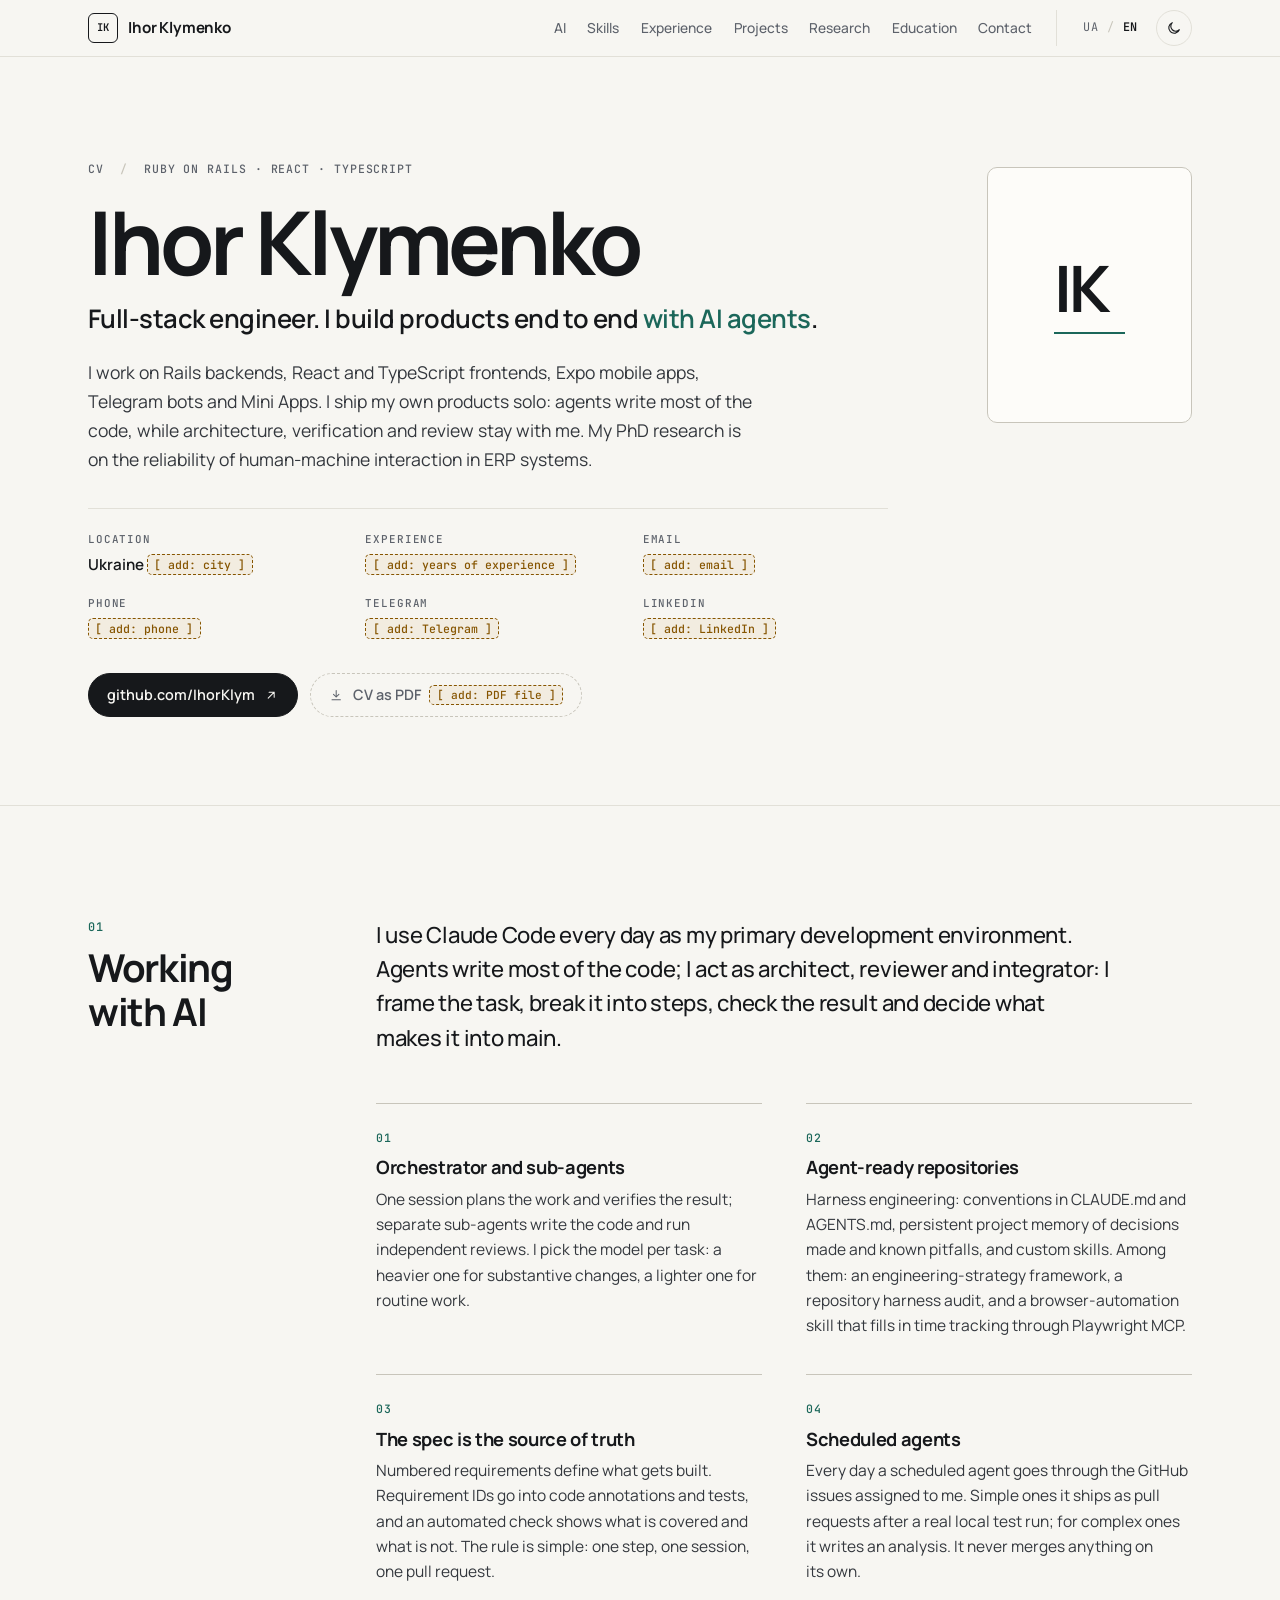
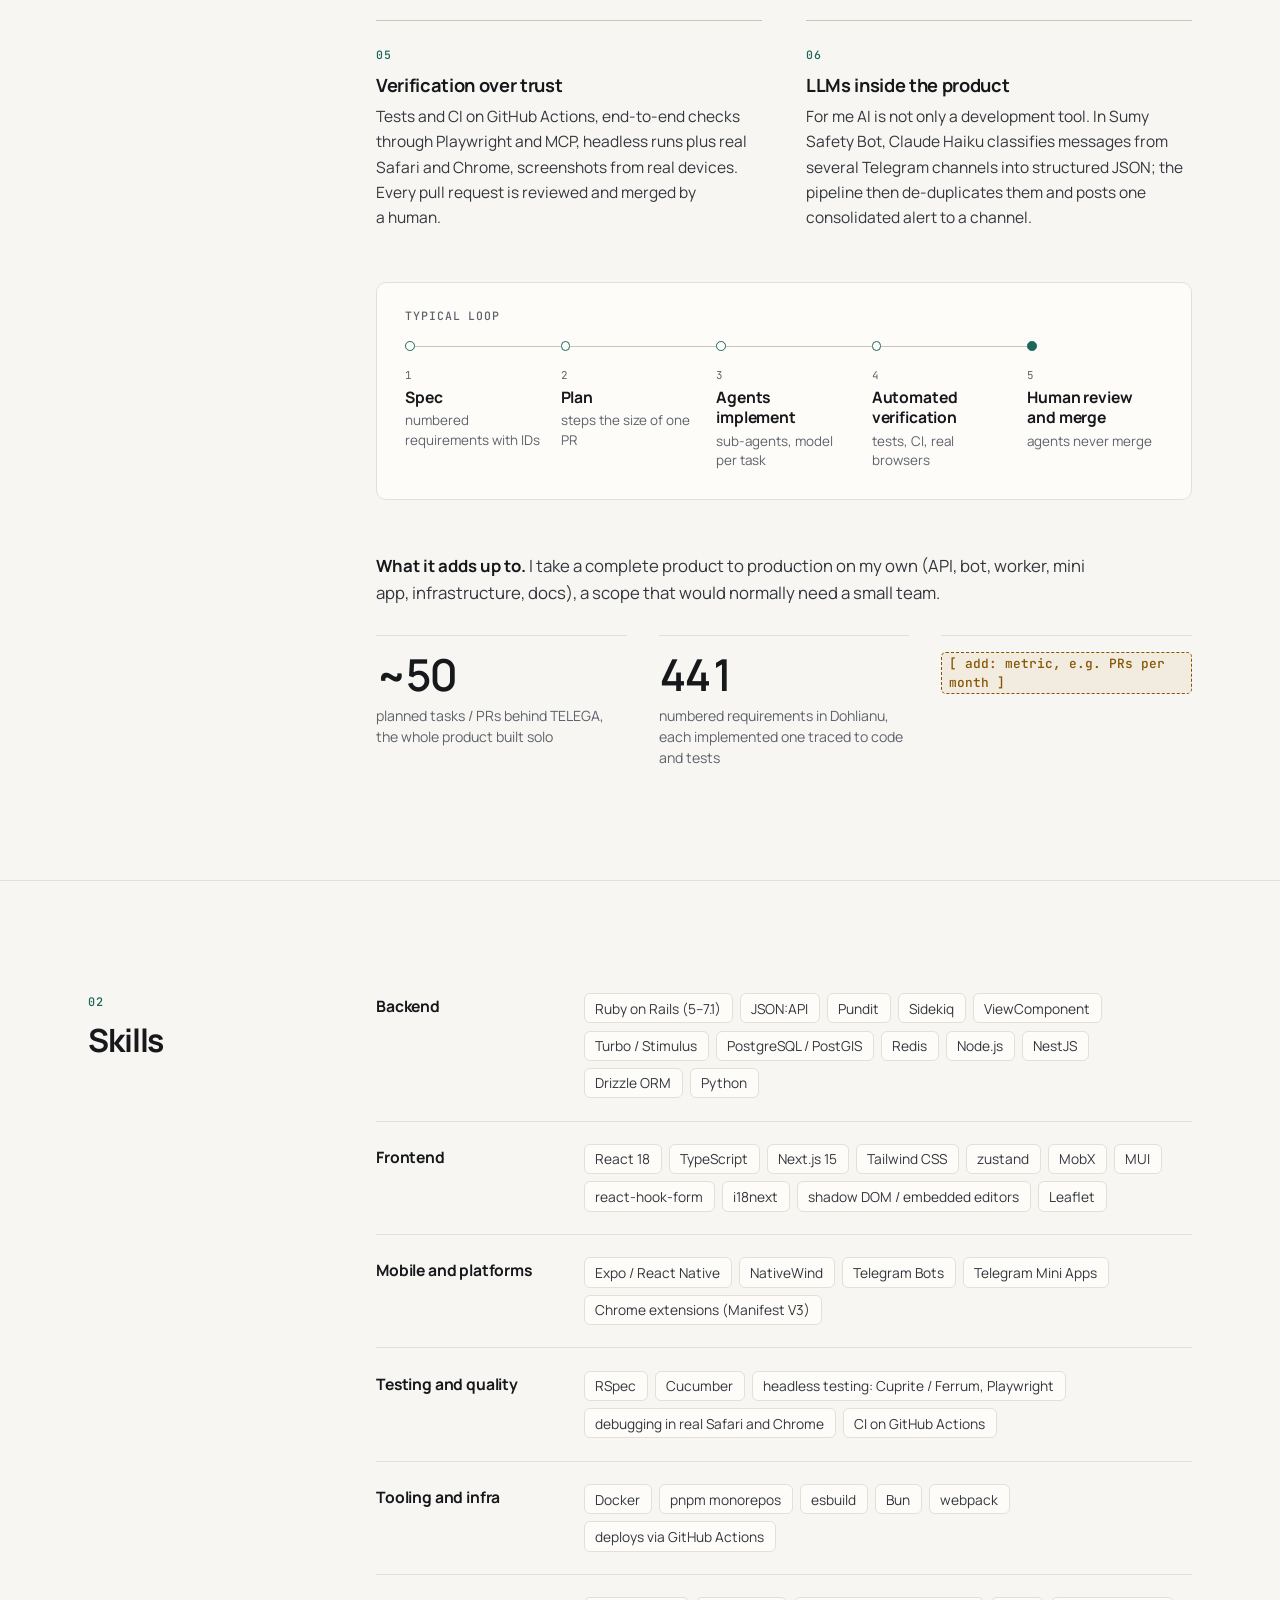
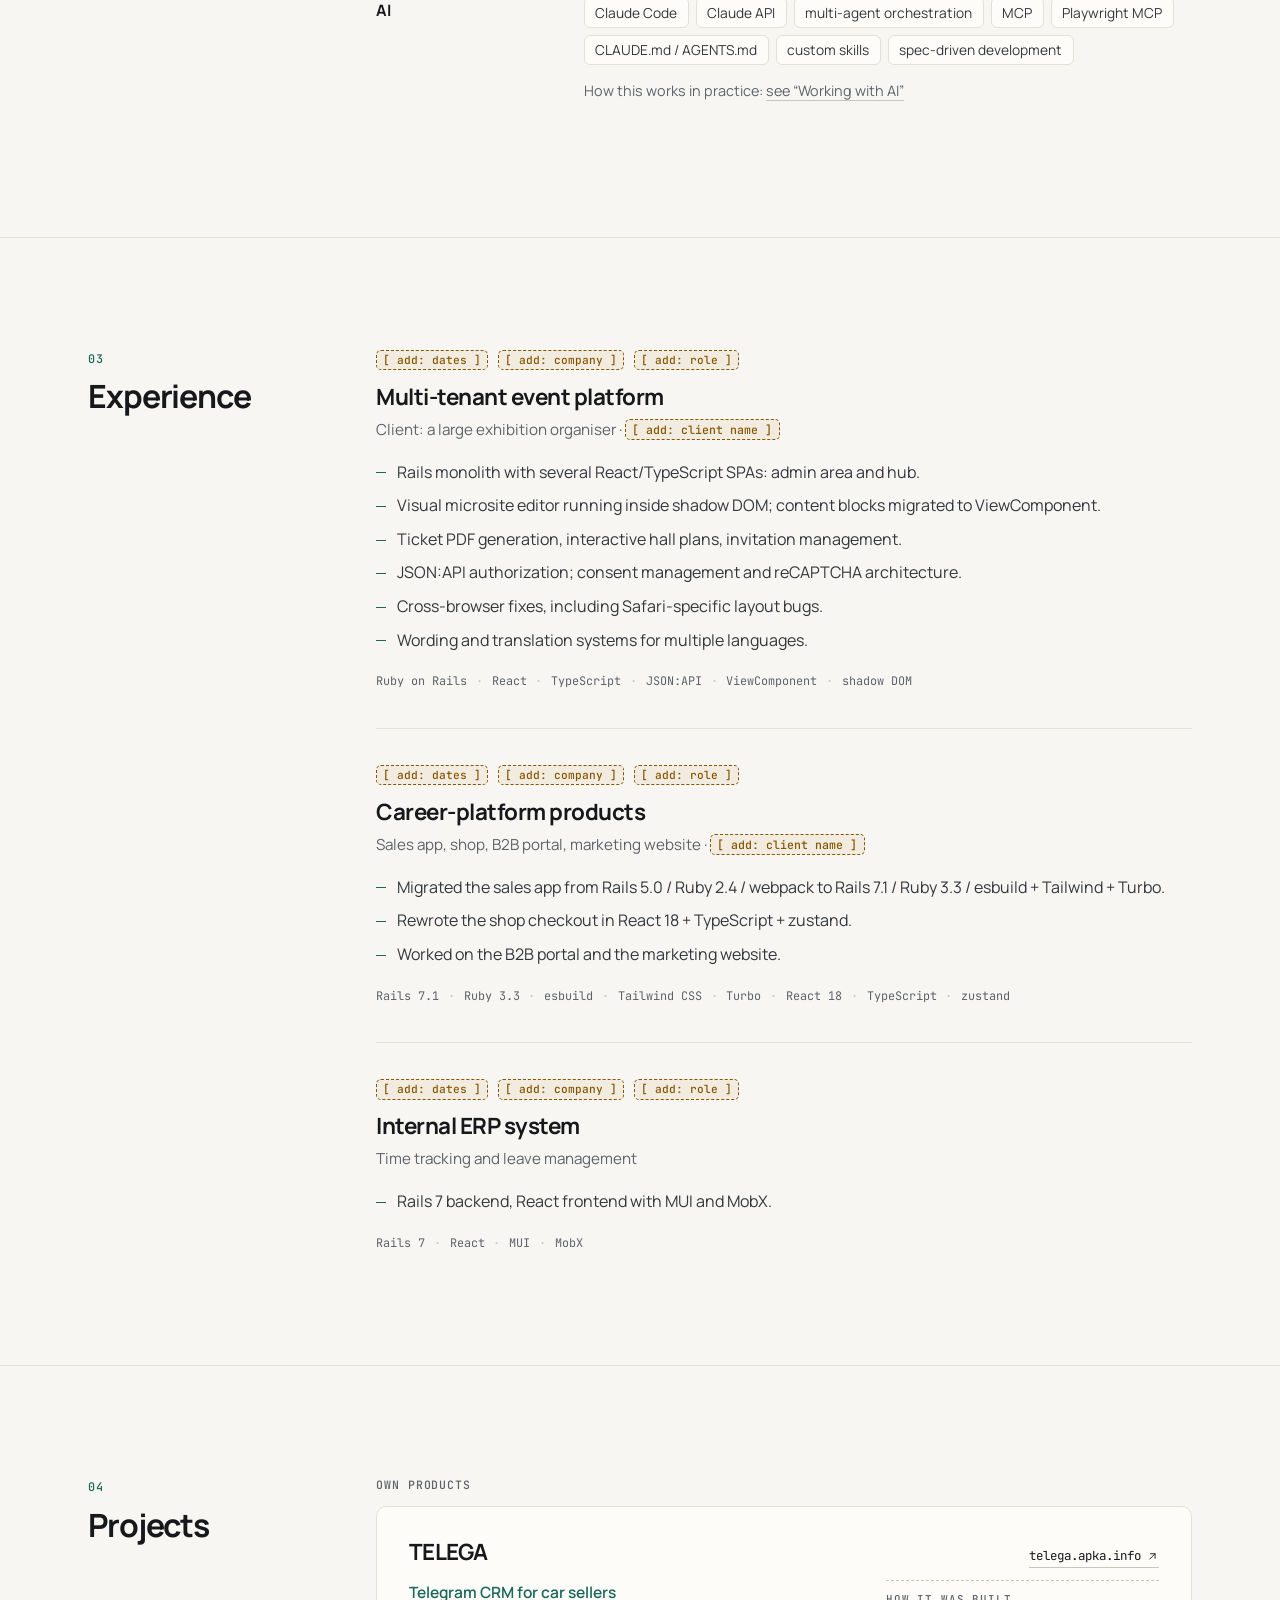
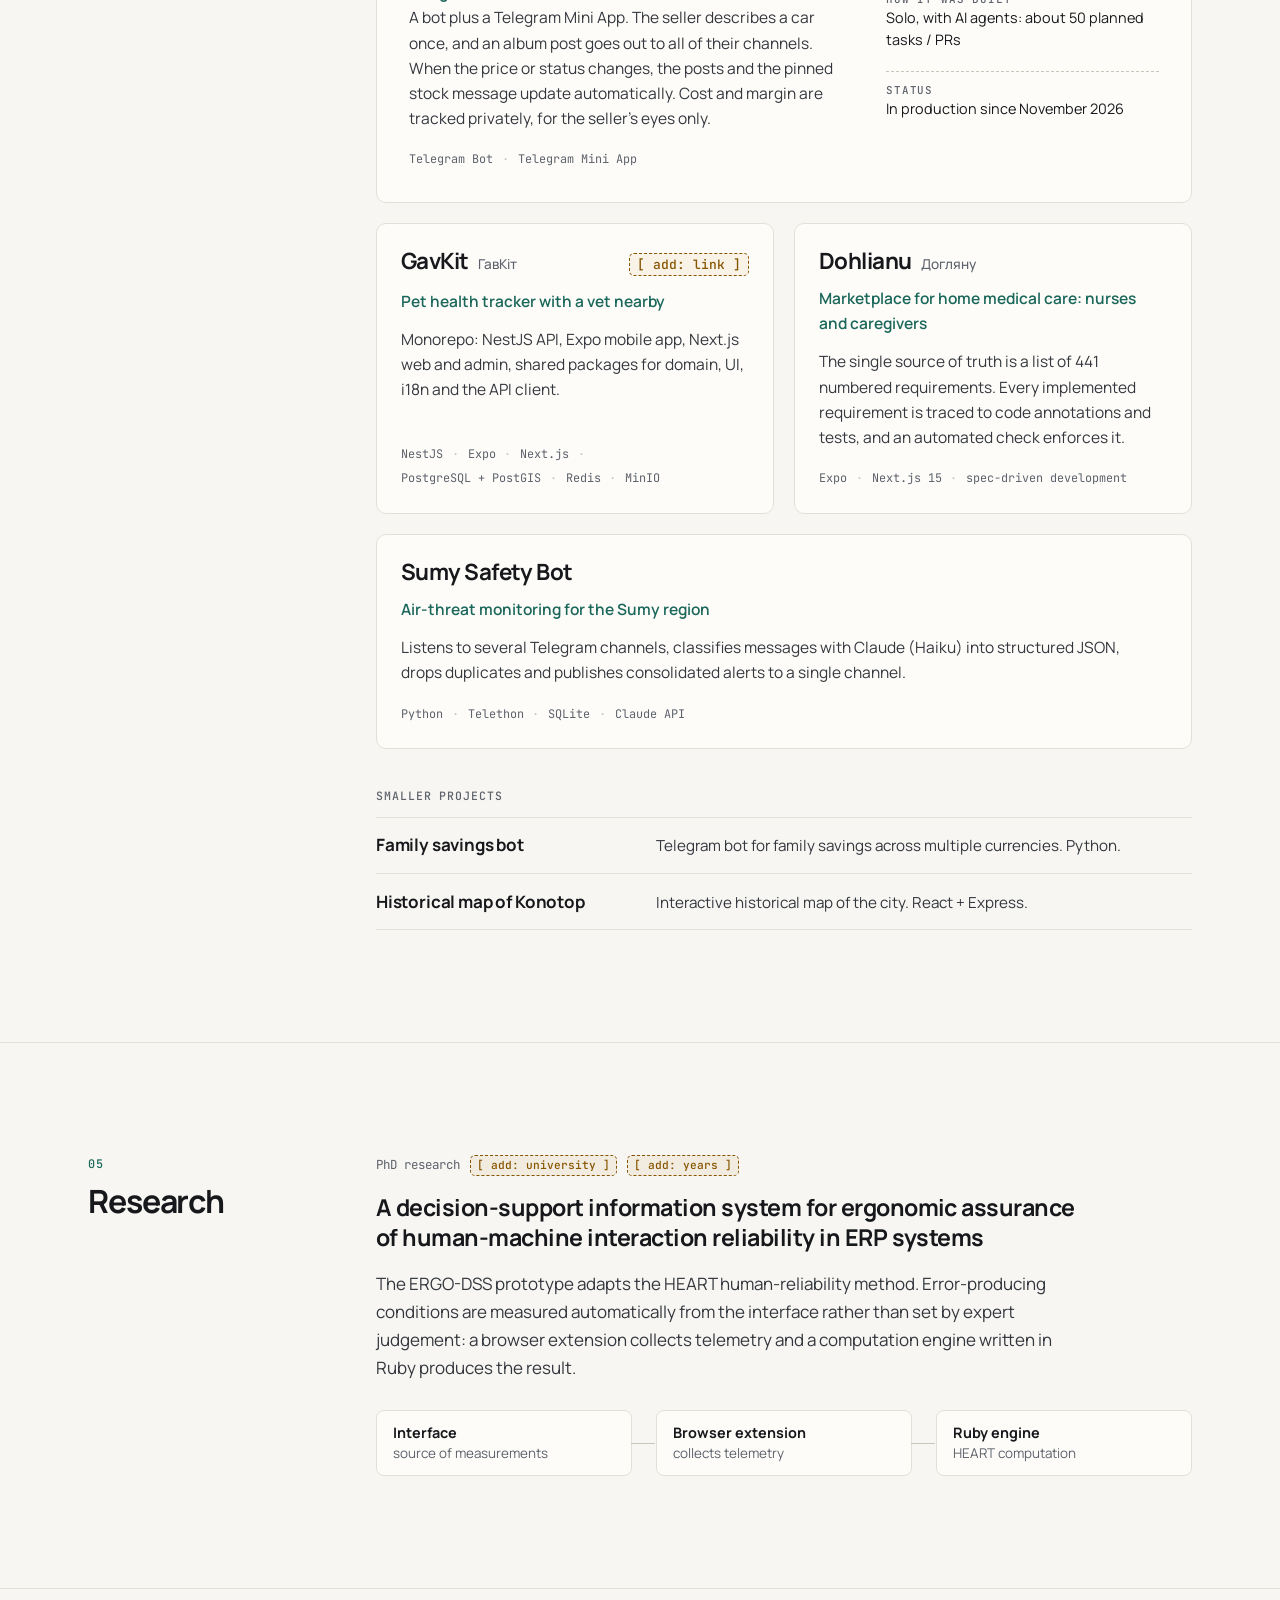
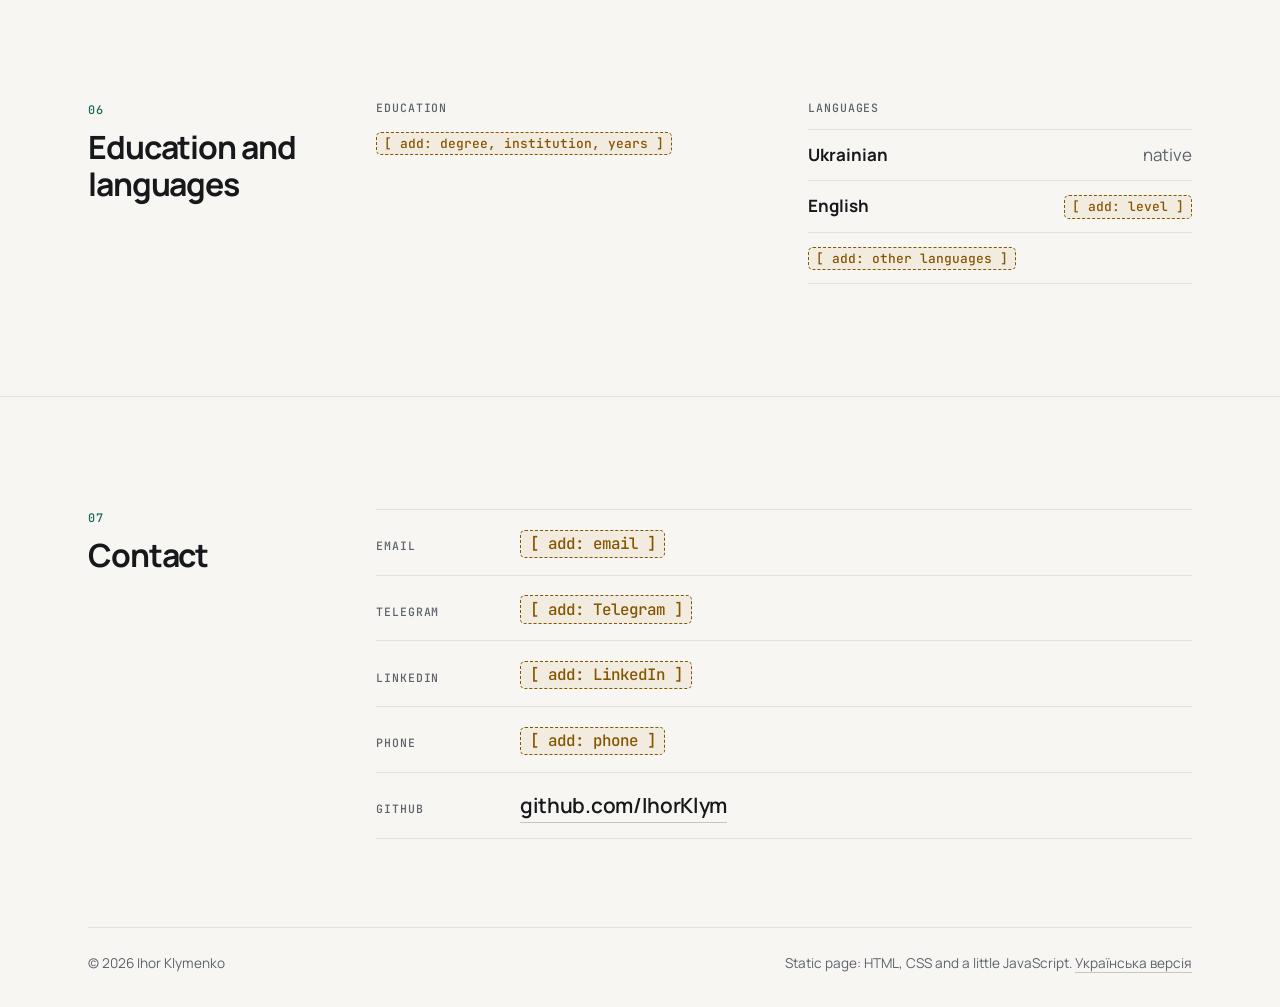
==== en/index.html @ 129bcf81 "Add bilingual CV site Co-Authored-By: Claude Fable 5.2 <noreply@anthropic.com>" ====
<!doctype html>
<html lang="en" class="no-js">
<head>
  <meta charset="utf-8">
  <meta name="viewport" content="width=device-width, initial-scale=1">
  <title>Ihor Klymenko · Full-stack engineer (Rails, React, TypeScript)</title>
  <meta name="description" content="Full-stack engineer: Ruby on Rails and React/TypeScript. I build products end to end with AI agents: specs, orchestration, automated verification, human review.">
  <meta name="author" content="Ihor Klymenko">
  <link rel="canonical" href="https://ihorklym.github.io/cv/en/">
  <link rel="alternate" hreflang="uk" href="https://ihorklym.github.io/cv/">
  <link rel="alternate" hreflang="en" href="https://ihorklym.github.io/cv/en/">
  <link rel="alternate" hreflang="x-default" href="https://ihorklym.github.io/cv/">

  <meta name="color-scheme" content="light dark">
  <meta name="theme-color" content="#f7f6f2" media="(prefers-color-scheme: light)">
  <meta name="theme-color" content="#111316" media="(prefers-color-scheme: dark)">

  <meta property="og:type" content="profile">
  <meta property="og:site_name" content="Ihor Klymenko · CV">
  <meta property="og:title" content="Ihor Klymenko · Full-stack engineer">
  <meta property="og:description" content="Ruby on Rails and React/TypeScript. I build products end to end with AI agents.">
  <meta property="og:url" content="https://ihorklym.github.io/cv/en/">
  <meta property="og:locale" content="en_US">
  <meta property="og:locale:alternate" content="uk_UA">
  <meta property="og:image" content="https://ihorklym.github.io/cv/assets/og-en.png">
  <meta property="og:image:width" content="1200">
  <meta property="og:image:height" content="630">
  <meta property="og:image:alt" content="Ihor Klymenko, full-stack engineer">
  <meta property="profile:first_name" content="Ihor">
  <meta property="profile:last_name" content="Klymenko">
  <meta name="twitter:card" content="summary_large_image">

  <link rel="icon" href="../assets/favicon.svg" type="image/svg+xml">
  <link rel="apple-touch-icon" href="../assets/apple-touch-icon.png">

  <link rel="preconnect" href="https://fonts.googleapis.com">
  <link rel="preconnect" href="https://fonts.gstatic.com" crossorigin>
  <link rel="stylesheet" href="https://fonts.googleapis.com/css2?family=JetBrains+Mono:wght@400..600&amp;family=Manrope:wght@400..800&amp;display=swap">
  <link rel="stylesheet" href="../assets/style.css">

  <script>
    /* Runs before first paint: saved theme, plus opt-in classes for motion.
       Without JS (or with reduced motion) nothing is ever hidden. */
    (function () {
      var d = document.documentElement;
      d.className = d.className.replace(/\bno-js\b/, 'js');
      try {
        var t = localStorage.getItem('cv-theme');
        if (t === 'light' || t === 'dark') d.setAttribute('data-theme', t);
      } catch (e) {}
      if ('IntersectionObserver' in window && window.matchMedia &&
          !window.matchMedia('(prefers-reduced-motion: reduce)').matches) {
        d.className += ' can-reveal';
        setTimeout(function () {
          if (!window.__cvReveal) d.className = d.className.replace(/\s*can-reveal\b/, '');
        }, 2500);
      }
    })();
  </script>
  <script src="../assets/main.js" defer></script>

  <!-- When LinkedIn is known, add its URL to "sameAs" below. -->
  <script type="application/ld+json">
  {
    "@context": "https://schema.org",
    "@type": "Person",
    "name": "Ihor Klymenko",
    "alternateName": "Ігор Клименко",
    "jobTitle": "Full-stack engineer",
    "url": "https://ihorklym.github.io/cv/en/",
    "sameAs": ["https://github.com/IhorKlym"],
    "knowsAbout": ["Ruby on Rails", "React", "TypeScript", "AI-assisted software development"]
  }
  </script>
</head>
<body id="top">
  <a class="skip-link" href="#main">Skip to content</a>

  <header class="site-header">
    <div class="wrap site-header__inner">
      <a class="brand" href="#top">
        <span class="brand__mark" aria-hidden="true">IK</span>
        <span>Ihor Klymenko</span>
      </a>

      <nav class="nav" aria-label="Page sections">
        <ul>
          <li><a href="#ai">AI</a></li>
          <li><a href="#skills">Skills</a></li>
          <li><a href="#experience">Experience</a></li>
          <li><a href="#projects">Projects</a></li>
          <li><a href="#research">Research</a></li>
          <li><a href="#education">Education</a></li>
          <li><a href="#contact">Contact</a></li>
        </ul>
      </nav>

      <div class="header-tools">
        <nav class="lang-switch" aria-label="Language">
          <a href="../" hreflang="uk" lang="uk" data-lang-link>UA<span class="visually-hidden"> (українська)</span></a>
          <span class="lang-switch__sep" aria-hidden="true">/</span>
          <a href="./" hreflang="en" lang="en" aria-current="page" data-lang-link>EN<span class="visually-hidden"> (English)</span></a>
        </nav>
        <button class="theme-toggle" type="button" aria-pressed="false" title="Dark theme" data-theme-toggle>
          <span class="visually-hidden">Dark theme</span>
          <svg class="icon icon-moon" viewBox="0 0 24 24" aria-hidden="true" focusable="false"><path d="M20 14.6A8.2 8.2 0 1 1 9.4 4a6.6 6.6 0 0 0 10.6 10.6Z"/></svg>
          <svg class="icon icon-sun" viewBox="0 0 24 24" aria-hidden="true" focusable="false"><circle cx="12" cy="12" r="4"/><path d="M12 2.8v1.9M12 19.3v1.9M4.9 4.9l1.3 1.3M17.8 17.8l1.3 1.3M2.8 12h1.9M19.3 12h1.9M4.9 19.1l1.3-1.3M17.8 6.2l1.3-1.3"/></svg>
        </button>
      </div>
    </div>
    <div class="progress" aria-hidden="true"></div>
  </header>

  <main id="main" tabindex="-1">

    <!-- Hero -->
    <section class="hero" aria-labelledby="hero-title">
      <div class="wrap hero__grid">
        <div class="hero__main">
          <p class="eyebrow hero__eyebrow hero-in" style="--d:0"><span>CV</span><span>Ruby on Rails · React · TypeScript</span></p>
          <h1 id="hero-title" class="hero-in" style="--d:1">Ihor Klymenko</h1>
          <p class="hero__role hero-in" style="--d:2">Full-stack engineer. I build products end to end <em>with AI agents</em>.</p>
          <p class="hero__about hero-in" style="--d:3">I work on Rails backends, React and TypeScript frontends, Expo mobile apps, Telegram bots and Mini Apps. I ship my own products solo: agents write most of the code, while architecture, verification and review stay with me. My PhD research is on the reliability of human-machine interaction in ERP systems.</p>

          <!-- Contacts: replace each placeholder <span class="placeholder" ...> with the real value, e.g.
               <a class="link" href="mailto:name@example.com">name@example.com</a>
               <a class="link" href="tel:+380000000000">+380 00 000 00 00</a>
               <a class="link" href="https://t.me/username">@username</a> -->
          <dl class="facts hero-in" style="--d:4">
            <div>
              <dt>Location</dt>
              <dd>Ukraine <span class="placeholder" data-todo="city">[ add: city ]</span></dd>
            </div>
            <div class="todo-wrap">
              <dt>Experience</dt>
              <dd><span class="placeholder" data-todo="years-experience">[ add: years of experience ]</span></dd>
            </div>
            <div class="todo-wrap">
              <dt>Email</dt>
              <dd><span class="placeholder" data-todo="email">[ add: email ]</span></dd>
            </div>
            <div class="todo-wrap">
              <dt>Phone</dt>
              <dd><span class="placeholder" data-todo="phone">[ add: phone ]</span></dd>
            </div>
            <div class="todo-wrap">
              <dt>Telegram</dt>
              <dd><span class="placeholder" data-todo="telegram">[ add: Telegram ]</span></dd>
            </div>
            <div class="todo-wrap">
              <dt>LinkedIn</dt>
              <dd><span class="placeholder" data-todo="linkedin">[ add: LinkedIn ]</span></dd>
            </div>
          </dl>

          <div class="hero__actions hero-in" style="--d:5">
            <a class="btn btn--solid" href="https://github.com/IhorKlym" rel="me">
              github.com/IhorKlym
              <svg class="icon" viewBox="0 0 24 24" aria-hidden="true" focusable="false"><path d="M7 17 17 7M8.5 7H17v8.5"/></svg>
            </a>
            <!-- When the PDF exists, replace this <span> with:
                 <a class="btn" href="../assets/ihor-klymenko-cv-en.pdf" download>
                   <svg class="icon" viewBox="0 0 24 24" aria-hidden="true" focusable="false"><path d="M12 4v11m0 0-4.5-4.5M12 15l4.5-4.5M5 19.5h14"/></svg>
                   CV as PDF
                 </a> -->
            <span class="btn btn--todo todo-wrap">
              <svg class="icon" viewBox="0 0 24 24" aria-hidden="true" focusable="false"><path d="M12 4v11m0 0-4.5-4.5M12 15l4.5-4.5M5 19.5h14"/></svg>
              CV as PDF
              <span class="placeholder" data-todo="cv-pdf">[ add: PDF file ]</span>
            </span>
          </div>
          <p class="print-only hero__online">Online version: ihorklym.github.io/cv/en</p>
        </div>

        <!-- Photo slot. To use a photo, replace the <span class="portrait__mono"> below with:
             <img src="../assets/photo.jpg" alt="Ihor Klymenko" width="416" height="520">
             (in the root index.html the path is assets/photo.jpg) and remove aria-hidden from this div. -->
        <div class="portrait hero-in" style="--d:2" data-todo="photo" aria-hidden="true">
          <span class="portrait__mono">IK</span>
        </div>
      </div>
    </section>

    <!-- 01 Working with AI -->
    <section class="section section--feature" id="ai" aria-labelledby="ai-title">
      <div class="wrap section__grid">
        <div class="section__head">
          <span class="section__num">01</span>
          <h2 class="section__title" id="ai-title">Working with AI</h2>
        </div>
        <div class="section__body">
          <p class="lead reveal">I use Claude Code every day as my primary development environment. Agents write most of the code; I act as architect, reviewer and integrator: I frame the task, break it into steps, check the result and decide what makes it into main.</p>

          <ol class="principles">
            <li class="principle reveal">
              <span class="principle__num">01</span>
              <h3 class="principle__title">Orchestrator and sub-agents</h3>
              <p>One session plans the work and verifies the result; separate sub-agents write the code and run independent reviews. I pick the model per task: a heavier one for substantive changes, a lighter one for routine work.</p>
            </li>
            <li class="principle reveal">
              <span class="principle__num">02</span>
              <h3 class="principle__title">Agent-ready repositories</h3>
              <p>Harness engineering: conventions in CLAUDE.md and AGENTS.md, persistent project memory of decisions made and known pitfalls, and custom skills. Among them: an engineering-strategy framework, a repository harness audit, and a browser-automation skill that fills in time tracking through Playwright MCP.</p>
            </li>
            <li class="principle reveal">
              <span class="principle__num">03</span>
              <h3 class="principle__title">The spec is the source of truth</h3>
              <p>Numbered requirements define what gets built. Requirement IDs go into code annotations and tests, and an automated check shows what is covered and what is not. The rule is simple: one step, one session, one pull request.</p>
            </li>
            <li class="principle reveal">
              <span class="principle__num">04</span>
              <h3 class="principle__title">Scheduled agents</h3>
              <p>Every day a scheduled agent goes through the GitHub issues assigned to me. Simple ones it ships as pull requests after a real local test run; for complex ones it writes an analysis. It never merges anything on its own.</p>
            </li>
            <li class="principle reveal">
              <span class="principle__num">05</span>
              <h3 class="principle__title">Verification over trust</h3>
              <p>Tests and CI on GitHub Actions, end-to-end checks through Playwright and MCP, headless runs plus real Safari and Chrome, screenshots from real devices. Every pull request is reviewed and merged by a human.</p>
            </li>
            <li class="principle reveal">
              <span class="principle__num">06</span>
              <h3 class="principle__title">LLMs inside the product</h3>
              <p>For me AI is not only a development tool. In Sumy Safety Bot, Claude Haiku classifies messages from several Telegram channels into structured JSON; the pipeline then de-duplicates them and posts one consolidated alert to a channel.</p>
            </li>
          </ol>

          <div class="loop reveal">
            <h3 class="eyebrow">Typical loop</h3>
            <ol class="loop__steps">
              <li class="loop__step" style="--i:0">
                <span class="loop__idx">1</span>
                <span class="loop__name">Spec</span>
                <span class="loop__note">numbered requirements with IDs</span>
              </li>
              <li class="loop__step" style="--i:1">
                <span class="loop__idx">2</span>
                <span class="loop__name">Plan</span>
                <span class="loop__note">steps the size of one PR</span>
              </li>
              <li class="loop__step" style="--i:2">
                <span class="loop__idx">3</span>
                <span class="loop__name">Agents implement</span>
                <span class="loop__note">sub-agents, model per task</span>
              </li>
              <li class="loop__step" style="--i:3">
                <span class="loop__idx">4</span>
                <span class="loop__name">Automated verification</span>
                <span class="loop__note">tests, CI, real browsers</span>
              </li>
              <li class="loop__step loop__step--human" style="--i:4">
                <span class="loop__idx">5</span>
                <span class="loop__name">Human review and merge</span>
                <span class="loop__note">agents never merge</span>
              </li>
            </ol>
          </div>

          <div class="outcome reveal">
            <p class="outcome__text"><strong>What it adds up to.</strong> I take a complete product to production on my own (API, bot, worker, mini app, infrastructure, docs), a scope that would normally need a small team.</p>
            <ul class="stats">
              <li class="stat">
                <span class="stat__value">~50</span>
                <span class="stat__label">planned tasks / PRs behind TELEGA, the whole product built solo</span>
              </li>
              <li class="stat">
                <span class="stat__value">441</span>
                <span class="stat__label">numbered requirements in Dohlianu, each implemented one traced to code and tests</span>
              </li>
              <li class="stat todo-wrap">
                <span class="placeholder" data-todo="ai-metric">[ add: metric, e.g. PRs per month ]</span>
              </li>
            </ul>
          </div>
        </div>
      </div>
    </section>

    <!-- 02 Skills -->
    <section class="section" id="skills" aria-labelledby="skills-title">
      <div class="wrap section__grid">
        <div class="section__head">
          <span class="section__num">02</span>
          <h2 class="section__title" id="skills-title">Skills</h2>
        </div>
        <div class="section__body">
          <div class="skill-group reveal">
            <h3 class="skill-group__title">Backend</h3>
            <ul class="tags">
              <li>Ruby on Rails (5–7.1)</li>
              <li>JSON:API</li>
              <li>Pundit</li>
              <li>Sidekiq</li>
              <li>ViewComponent</li>
              <li>Turbo / Stimulus</li>
              <li>PostgreSQL / PostGIS</li>
              <li>Redis</li>
              <li>Node.js</li>
              <li>NestJS</li>
              <li>Drizzle ORM</li>
              <li>Python</li>
            </ul>
          </div>
          <div class="skill-group reveal">
            <h3 class="skill-group__title">Frontend</h3>
            <ul class="tags">
              <li>React 18</li>
              <li>TypeScript</li>
              <li>Next.js 15</li>
              <li>Tailwind CSS</li>
              <li>zustand</li>
              <li>MobX</li>
              <li>MUI</li>
              <li>react-hook-form</li>
              <li>i18next</li>
              <li>shadow DOM / embedded editors</li>
              <li>Leaflet</li>
            </ul>
          </div>
          <div class="skill-group reveal">
            <h3 class="skill-group__title">Mobile and platforms</h3>
            <ul class="tags">
              <li>Expo / React Native</li>
              <li>NativeWind</li>
              <li>Telegram Bots</li>
              <li>Telegram Mini Apps</li>
              <li>Chrome extensions (Manifest V3)</li>
            </ul>
          </div>
          <div class="skill-group reveal">
            <h3 class="skill-group__title">Testing and quality</h3>
            <ul class="tags">
              <li>RSpec</li>
              <li>Cucumber</li>
              <li>headless testing: Cuprite / Ferrum, Playwright</li>
              <li>debugging in real Safari and Chrome</li>
              <li>CI on GitHub Actions</li>
            </ul>
          </div>
          <div class="skill-group reveal">
            <h3 class="skill-group__title">Tooling and infra</h3>
            <ul class="tags">
              <li>Docker</li>
              <li>pnpm monorepos</li>
              <li>esbuild</li>
              <li>Bun</li>
              <li>webpack</li>
              <li>deploys via GitHub Actions</li>
            </ul>
          </div>
          <div class="skill-group reveal">
            <h3 class="skill-group__title">AI</h3>
            <div>
              <ul class="tags">
                <li>Claude Code</li>
                <li>Claude API</li>
                <li>multi-agent orchestration</li>
                <li>MCP</li>
                <li>Playwright MCP</li>
                <li>CLAUDE.md / AGENTS.md</li>
                <li>custom skills</li>
                <li>spec-driven development</li>
              </ul>
              <p class="skill-group__more">How this works in practice: <a class="link" href="#ai">see “Working with AI”</a></p>
            </div>
          </div>
        </div>
      </div>
    </section>

    <!-- 03 Experience. Employer, role and dates are placeholders: replace each
         <span class="placeholder" ...> with plain text, e.g. <span>2022–2025</span>. -->
    <section class="section" id="experience" aria-labelledby="experience-title">
      <div class="wrap section__grid">
        <div class="section__head">
          <span class="section__num">03</span>
          <h2 class="section__title" id="experience-title">Experience</h2>
        </div>
        <div class="section__body">
          <article class="job reveal">
            <p class="job__meta">
              <span class="placeholder" data-todo="job-1-dates">[ add: dates ]</span>
              <span class="placeholder" data-todo="job-1-employer">[ add: company ]</span>
              <span class="placeholder" data-todo="job-1-role">[ add: role ]</span>
            </p>
            <h3 class="job__title">Multi-tenant event platform</h3>
            <p class="job__context">Client: a large exhibition organiser<span class="todo-wrap"> · <span class="placeholder" data-todo="job-1-client">[ add: client name ]</span></span></p>
            <ul class="job__list">
              <li>Rails monolith with several React/TypeScript SPAs: admin area and hub.</li>
              <li>Visual microsite editor running inside shadow DOM; content blocks migrated to ViewComponent.</li>
              <li>Ticket PDF generation, interactive hall plans, invitation management.</li>
              <li>JSON:API authorization; consent management and reCAPTCHA architecture.</li>
              <li>Cross-browser fixes, including Safari-specific layout bugs.</li>
              <li>Wording and translation systems for multiple languages.</li>
            </ul>
            <ul class="stack">
              <li>Ruby on Rails</li>
              <li>React</li>
              <li>TypeScript</li>
              <li>JSON:API</li>
              <li>ViewComponent</li>
              <li>shadow DOM</li>
            </ul>
          </article>

          <article class="job reveal">
            <p class="job__meta">
              <span class="placeholder" data-todo="job-2-dates">[ add: dates ]</span>
              <span class="placeholder" data-todo="job-2-employer">[ add: company ]</span>
              <span class="placeholder" data-todo="job-2-role">[ add: role ]</span>
            </p>
            <h3 class="job__title">Career-platform products</h3>
            <p class="job__context">Sales app, shop, B2B portal, marketing website<span class="todo-wrap"> · <span class="placeholder" data-todo="job-2-client">[ add: client name ]</span></span></p>
            <ul class="job__list">
              <li>Migrated the sales app from Rails 5.0 / Ruby 2.4 / webpack to Rails 7.1 / Ruby 3.3 / esbuild + Tailwind + Turbo.</li>
              <li>Rewrote the shop checkout in React 18 + TypeScript + zustand.</li>
              <li>Worked on the B2B portal and the marketing website.</li>
            </ul>
            <ul class="stack">
              <li>Rails 7.1</li>
              <li>Ruby 3.3</li>
              <li>esbuild</li>
              <li>Tailwind CSS</li>
              <li>Turbo</li>
              <li>React 18</li>
              <li>TypeScript</li>
              <li>zustand</li>
            </ul>
          </article>

          <article class="job reveal">
            <p class="job__meta">
              <span class="placeholder" data-todo="job-3-dates">[ add: dates ]</span>
              <span class="placeholder" data-todo="job-3-employer">[ add: company ]</span>
              <span class="placeholder" data-todo="job-3-role">[ add: role ]</span>
            </p>
            <h3 class="job__title">Internal ERP system</h3>
            <p class="job__context">Time tracking and leave management</p>
            <ul class="job__list">
              <li>Rails 7 backend, React frontend with MUI and MobX.</li>
            </ul>
            <ul class="stack">
              <li>Rails 7</li>
              <li>React</li>
              <li>MUI</li>
              <li>MobX</li>
            </ul>
          </article>
        </div>
      </div>
    </section>

    <!-- 04 Projects -->
    <section class="section" id="projects" aria-labelledby="projects-title">
      <div class="wrap section__grid">
        <div class="section__head">
          <span class="section__num">04</span>
          <h2 class="section__title" id="projects-title">Projects</h2>
        </div>
        <div class="section__body">
          <h3 class="sub-title reveal">Own products</h3>
          <div class="projects">
            <article class="project project--featured reveal">
              <div class="project__head">
                <h3 class="project__title">TELEGA</h3>
                <a class="project__link link" href="https://telega.apka.info">
                  telega.apka.info
                  <svg class="icon" viewBox="0 0 24 24" aria-hidden="true" focusable="false"><path d="M7 17 17 7M8.5 7H17v8.5"/></svg>
                </a>
              </div>
              <div class="project__body">
                <div>
                  <p class="project__kicker">Telegram CRM for car sellers</p>
                  <p>A bot plus a Telegram Mini App. The seller describes a car once, and an album post goes out to all of their channels. When the price or status changes, the posts and the pinned stock message update automatically. Cost and margin are tracked privately, for the seller’s eyes only.</p>
                </div>
                <ul class="project__facts">
                  <li><strong>How it was built</strong>Solo, with AI agents: about 50 planned tasks / PRs</li>
                  <li><strong>Status</strong>In production since November 2026</li>
                </ul>
              </div>
              <ul class="stack">
                <li>Telegram Bot</li>
                <li>Telegram Mini App</li>
              </ul>
            </article>

            <article class="project reveal">
              <div class="project__head">
                <h3 class="project__title">GavKit <small lang="uk">ГавКіт</small></h3>
                <span class="placeholder" data-todo="gavkit-link">[ add: link ]</span>
              </div>
              <p class="project__kicker">Pet health tracker with a vet nearby</p>
              <p>Monorepo: NestJS API, Expo mobile app, Next.js web and admin, shared packages for domain, UI, i18n and the API client.</p>
              <ul class="stack">
                <li>NestJS</li>
                <li>Expo</li>
                <li>Next.js</li>
                <li>PostgreSQL + PostGIS</li>
                <li>Redis</li>
                <li>MinIO</li>
              </ul>
            </article>

            <article class="project reveal">
              <div class="project__head">
                <h3 class="project__title">Dohlianu <small lang="uk">Догляну</small></h3>
              </div>
              <p class="project__kicker">Marketplace for home medical care: nurses and caregivers</p>
              <p>The single source of truth is a list of 441 numbered requirements. Every implemented requirement is traced to code annotations and tests, and an automated check enforces it.</p>
              <ul class="stack">
                <li>Expo</li>
                <li>Next.js 15</li>
                <li>spec-driven development</li>
              </ul>
            </article>

            <article class="project project--wide reveal">
              <div class="project__head">
                <h3 class="project__title">Sumy Safety Bot</h3>
              </div>
              <p class="project__kicker">Air-threat monitoring for the Sumy region</p>
              <p>Listens to several Telegram channels, classifies messages with Claude (Haiku) into structured JSON, drops duplicates and publishes consolidated alerts to a single channel.</p>
              <ul class="stack">
                <li>Python</li>
                <li>Telethon</li>
                <li>SQLite</li>
                <li>Claude API</li>
              </ul>
            </article>
          </div>

          <div class="minor reveal">
            <h3 class="sub-title">Smaller projects</h3>
            <ul class="minor__list">
              <li>
                <span class="minor__name">Family savings bot</span>
                <span class="minor__desc">Telegram bot for family savings across multiple currencies. Python.</span>
              </li>
              <li>
                <span class="minor__name">Historical map of Konotop</span>
                <span class="minor__desc">Interactive historical map of the city. React + Express.</span>
              </li>
            </ul>
          </div>
        </div>
      </div>
    </section>

    <!-- 05 Research -->
    <section class="section" id="research" aria-labelledby="research-title">
      <div class="wrap section__grid">
        <div class="section__head">
          <span class="section__num">05</span>
          <h2 class="section__title" id="research-title">Research</h2>
        </div>
        <div class="section__body">
          <article class="research reveal">
            <p class="research__meta">
              <span>PhD research</span>
              <span class="placeholder" data-todo="phd-university">[ add: university ]</span>
              <span class="placeholder" data-todo="phd-years">[ add: years ]</span>
            </p>
            <h3 class="research__title">A decision-support information system for ergonomic assurance of human-machine interaction reliability in ERP systems</h3>
            <p class="research__text">The ERGO-DSS prototype adapts the HEART human-reliability method. Error-producing conditions are measured automatically from the interface rather than set by expert judgement: a browser extension collects telemetry and a computation engine written in Ruby produces the result.</p>
            <ol class="pipeline">
              <li><strong>Interface</strong><span>source of measurements</span></li>
              <li><strong>Browser extension</strong><span>collects telemetry</span></li>
              <li><strong>Ruby engine</strong><span>HEART computation</span></li>
            </ol>
          </article>
        </div>
      </div>
    </section>

    <!-- 06 Education and languages -->
    <section class="section" id="education" aria-labelledby="education-title">
      <div class="wrap section__grid">
        <div class="section__head">
          <span class="section__num">06</span>
          <h2 class="section__title" id="education-title">Education and languages</h2>
        </div>
        <div class="section__body edu-grid">
          <div class="todo-wrap reveal">
            <h3 class="sub-title">Education</h3>
            <p><span class="placeholder" data-todo="education">[ add: degree, institution, years ]</span></p>
          </div>
          <div class="reveal">
            <h3 class="sub-title">Languages</h3>
            <dl class="lang-list">
              <div>
                <dt>Ukrainian</dt>
                <dd>native</dd>
              </div>
              <div class="todo-wrap">
                <dt>English</dt>
                <dd><span class="placeholder" data-todo="english-level">[ add: level ]</span></dd>
              </div>
              <div class="todo-wrap">
                <dt><span class="placeholder" data-todo="other-languages">[ add: other languages ]</span></dt>
                <dd></dd>
              </div>
            </dl>
          </div>
        </div>
      </div>
    </section>
  </main>

  <!-- 07 Contact -->
  <footer class="site-footer" id="contact" aria-labelledby="contact-title">
    <div class="wrap">
      <div class="section__grid">
        <div class="section__head">
          <span class="section__num">07</span>
          <h2 class="section__title" id="contact-title">Contact</h2>
        </div>
        <div class="section__body">
          <ul class="contact-list">
            <li class="todo-wrap reveal">
              <span class="contact-list__label">Email</span>
              <span class="contact-list__value"><span class="placeholder" data-todo="email">[ add: email ]</span></span>
            </li>
            <li class="todo-wrap reveal">
              <span class="contact-list__label">Telegram</span>
              <span class="contact-list__value"><span class="placeholder" data-todo="telegram">[ add: Telegram ]</span></span>
            </li>
            <li class="todo-wrap reveal">
              <span class="contact-list__label">LinkedIn</span>
              <span class="contact-list__value"><span class="placeholder" data-todo="linkedin">[ add: LinkedIn ]</span></span>
            </li>
            <li class="todo-wrap reveal">
              <span class="contact-list__label">Phone</span>
              <span class="contact-list__value"><span class="placeholder" data-todo="phone">[ add: phone ]</span></span>
            </li>
            <li class="reveal">
              <span class="contact-list__label">GitHub</span>
              <a class="contact-list__value link" href="https://github.com/IhorKlym" rel="me">github.com/IhorKlym</a>
            </li>
          </ul>
        </div>
      </div>

      <div class="footer__bottom">
        <p>© 2026 Ihor Klymenko</p>
        <p class="no-print">Static page: HTML, CSS and a little JavaScript. <a class="link" href="../" hreflang="uk" lang="uk">Українська версія</a></p>
      </div>
    </div>
  </footer>
</body>
</html>
---- assets/style.css ----
/*
  Ihor Klymenko / Ігор Клименко: CV
  Shared stylesheet for /index.html (uk) and /en/index.html (en).
  Plain CSS, no build step.
*/

/* ---------------------------------------------------------------
   1. Tokens
   --------------------------------------------------------------- */

:root {
  --bg: #f7f6f2;
  --surface: #fdfcf9;
  --fg: #16181b;
  --fg-soft: #33373d;
  --muted: #5d626b;
  --rule: #e2e0d8;
  --rule-strong: #c8c5bb;
  --accent: #1b675a;
  --accent-wash: rgba(27, 103, 90, 0.08);
  --todo: #865500;
  --todo-wash: rgba(176, 118, 0, 0.07);
  --shadow: 0 1px 2px rgba(20, 22, 25, 0.04), 0 10px 28px -16px rgba(20, 22, 25, 0.18);

  --font-sans: "Manrope", ui-sans-serif, system-ui, -apple-system, "Segoe UI", Roboto, "Helvetica Neue", Arial, sans-serif;
  --font-mono: "JetBrains Mono", ui-monospace, "SFMono-Regular", Menlo, Consolas, monospace;

  --wrap: 74rem;
  --gutter: clamp(1rem, 4vw, 2.5rem);
  --header-h: 3.5rem;
  --radius: 10px;
  --ease: cubic-bezier(0.2, 0.7, 0.2, 1);

  color-scheme: light;
}

@media (prefers-color-scheme: dark) {
  :root:not([data-theme="light"]) {
    --bg: #111316;
    --surface: #16191d;
    --fg: #ecebe6;
    --fg-soft: #c8cace;
    --muted: #999ea7;
    --rule: #262a30;
    --rule-strong: #3b4048;
    --accent: #7cc6b2;
    --accent-wash: rgba(124, 198, 178, 0.09);
    --todo: #e0b45e;
    --todo-wash: rgba(224, 180, 94, 0.08);
    --shadow: 0 1px 2px rgba(0, 0, 0, 0.3), 0 12px 32px -16px rgba(0, 0, 0, 0.7);
    color-scheme: dark;
  }
}

:root[data-theme="dark"] {
  --bg: #111316;
  --surface: #16191d;
  --fg: #ecebe6;
  --fg-soft: #c8cace;
  --muted: #999ea7;
  --rule: #262a30;
  --rule-strong: #3b4048;
  --accent: #7cc6b2;
  --accent-wash: rgba(124, 198, 178, 0.09);
  --todo: #e0b45e;
  --todo-wash: rgba(224, 180, 94, 0.08);
  --shadow: 0 1px 2px rgba(0, 0, 0, 0.3), 0 12px 32px -16px rgba(0, 0, 0, 0.7);
  color-scheme: dark;
}

/* ---------------------------------------------------------------
   2. Base
   --------------------------------------------------------------- */

*,
*::before,
*::after {
  box-sizing: border-box;
}

html {
  -webkit-text-size-adjust: 100%;
  text-size-adjust: 100%;
  scroll-padding-top: calc(var(--header-h) + 1.5rem);
}

@media (prefers-reduced-motion: no-preference) {
  html {
    scroll-behavior: smooth;
  }
}

body {
  margin: 0;
  min-height: 100vh;
  background: var(--bg);
  color: var(--fg);
  font-family: var(--font-sans);
  font-size: 1.0625rem;
  font-weight: 400;
  line-height: 1.65;
  font-feature-settings: "kern";
  -webkit-font-smoothing: antialiased;
  -moz-osx-font-smoothing: grayscale;
  text-rendering: optimizeLegibility;
  overflow-wrap: break-word;
  transition: background-color 0.3s ease, color 0.3s ease;
}

img,
svg {
  display: block;
  max-width: 100%;
}

h1,
h2,
h3 {
  margin: 0;
  font-weight: 700;
  line-height: 1.15;
  letter-spacing: -0.02em;
  text-wrap: balance;
}

p {
  margin: 0;
  text-wrap: pretty;
}

ul,
ol,
dl,
dd {
  margin: 0;
  padding: 0;
}

a {
  color: inherit;
}

::selection {
  background: var(--accent);
  color: var(--bg);
}

:focus-visible {
  outline: 2px solid var(--accent);
  outline-offset: 3px;
  border-radius: 3px;
}

.visually-hidden {
  position: absolute !important;
  width: 1px;
  height: 1px;
  margin: -1px;
  padding: 0;
  overflow: hidden;
  clip: rect(0 0 0 0);
  white-space: nowrap;
  border: 0;
}

.print-only {
  display: none;
}

.wrap {
  width: 100%;
  max-width: var(--wrap);
  margin-inline: auto;
  padding-inline: var(--gutter);
}

/* Single-column grids must never grow past the viewport on small screens.
   Wider layouts are set further down, inside min-width media queries. */
.hero__grid,
.section__grid,
.principles,
.loop__steps,
.stats,
.skill-group,
.projects,
.project--featured .project__body,
.minor__list li,
.pipeline,
.edu-grid,
.job__list,
.project__facts {
  grid-template-columns: minmax(0, 1fr);
}

.eyebrow {
  font-family: var(--font-mono);
  font-size: 0.72rem;
  font-weight: 500;
  letter-spacing: 0.08em;
  text-transform: uppercase;
  color: var(--muted);
}

.icon {
  width: 1em;
  height: 1em;
  flex: none;
  fill: none;
  stroke: currentColor;
  stroke-width: 1.7;
  stroke-linecap: round;
  stroke-linejoin: round;
}

main:focus {
  outline: none;
}

/* Text link with a drawn underline: a quiet rule at rest, an accent rule draws over it on hover. */
.link {
  color: inherit;
  text-decoration: none;
  background-image: linear-gradient(var(--accent), var(--accent)), linear-gradient(var(--rule-strong), var(--rule-strong));
  background-repeat: no-repeat;
  background-position: 0 100%, 0 100%;
  background-size: 0% 1px, 100% 1px;
  padding-bottom: 1px;
  transition: background-size 0.4s var(--ease), color 0.2s ease;
}

.link:hover {
  color: var(--accent);
  background-size: 100% 1px, 100% 1px;
}

/* ---------------------------------------------------------------
   3. Placeholders (missing facts). Grep: data-todo
   --------------------------------------------------------------- */

.placeholder {
  display: inline-block;
  max-width: 100%;
  padding: 0.08em 0.55em;
  border: 1px dashed var(--todo);
  border-radius: 5px;
  background: var(--todo-wash);
  color: var(--todo);
  font-family: var(--font-mono);
  font-size: max(0.7rem, 0.76em);
  font-weight: 500;
  line-height: 1.5;
  letter-spacing: 0;
  text-transform: none;
  vertical-align: 0.08em;
}

/* ---------------------------------------------------------------
   4. Skip link, header, progress
   --------------------------------------------------------------- */

.skip-link {
  position: absolute;
  top: 0.6rem;
  left: var(--gutter);
  z-index: 100;
  padding: 0.55rem 0.9rem;
  border-radius: 6px;
  background: var(--fg);
  color: var(--bg);
  font-size: 0.9rem;
  font-weight: 600;
  text-decoration: none;
  transform: translateY(-200%);
  transition: transform 0.2s var(--ease);
}

.skip-link:focus {
  transform: none;
}

.site-header {
  position: sticky;
  top: 0;
  z-index: 50;
  background: var(--bg);
  border-bottom: 1px solid var(--rule);
  transition: background-color 0.3s ease;
}

.site-header__inner {
  display: flex;
  align-items: center;
  gap: 1rem;
  height: var(--header-h);
}

.brand {
  display: inline-flex;
  align-items: center;
  gap: 0.65rem;
  min-width: 0;
  font-size: 0.95rem;
  font-weight: 700;
  letter-spacing: -0.01em;
  white-space: nowrap;
  text-decoration: none;
}

.brand__mark {
  display: grid;
  place-items: center;
  width: 1.85rem;
  height: 1.85rem;
  flex: none;
  border: 1px solid currentColor;
  border-radius: 6px;
  font-family: var(--font-mono);
  font-size: 0.66rem;
  font-weight: 600;
  letter-spacing: 0.02em;
  transition: background-color 0.25s ease, color 0.25s ease;
}

.brand:hover .brand__mark {
  background: var(--fg);
  color: var(--bg);
}

.nav {
  display: none;
}

.nav ul {
  display: flex;
  gap: 1.35rem;
  list-style: none;
}

.nav a {
  position: relative;
  display: inline-block;
  padding-block: 0.4rem;
  color: var(--muted);
  font-size: 0.86rem;
  font-weight: 500;
  text-decoration: none;
  transition: color 0.2s ease;
}

.nav a::after {
  content: "";
  position: absolute;
  right: 0;
  bottom: 0.1rem;
  left: 0;
  height: 1px;
  background: currentColor;
  transform: scaleX(0);
  transform-origin: left center;
  transition: transform 0.35s var(--ease);
}

.nav a:hover,
.nav a.is-active {
  color: var(--fg);
}

.nav a:hover::after,
.nav a.is-active::after {
  transform: scaleX(1);
}

.nav a.is-active::after {
  background: var(--accent);
}

.header-tools {
  display: flex;
  align-items: center;
  gap: 0.6rem;
  margin-left: auto;
}

.lang-switch {
  display: flex;
  align-items: center;
  font-family: var(--font-mono);
  font-size: 0.74rem;
  letter-spacing: 0.04em;
}

.lang-switch a {
  display: inline-flex;
  align-items: center;
  min-width: 2rem;
  min-height: 2rem;
  justify-content: center;
  padding: 0 0.3rem;
  border-radius: 6px;
  color: var(--muted);
  text-decoration: none;
  transition: color 0.2s ease, background-color 0.2s ease;
}

.lang-switch a:hover {
  color: var(--fg);
  background: var(--accent-wash);
}

.lang-switch a[aria-current="page"] {
  color: var(--fg);
  font-weight: 600;
}

.lang-switch__sep {
  color: var(--rule-strong);
}

.theme-toggle {
  display: inline-grid;
  place-items: center;
  width: 2.25rem;
  height: 2.25rem;
  padding: 0;
  border: 1px solid var(--rule);
  border-radius: 999px;
  background: transparent;
  color: var(--fg);
  cursor: pointer;
  transition: border-color 0.2s ease, background-color 0.2s ease;
}

.theme-toggle:hover {
  border-color: var(--rule-strong);
  background: var(--accent-wash);
}

.theme-toggle svg {
  width: 1rem;
  height: 1rem;
  transition: transform 0.5s var(--ease);
}

.theme-toggle:hover svg {
  transform: rotate(20deg);
}

.theme-toggle .icon-sun {
  display: none;
}

:root[data-theme="dark"] .theme-toggle .icon-sun {
  display: block;
}

:root[data-theme="dark"] .theme-toggle .icon-moon {
  display: none;
}

@media (prefers-color-scheme: dark) {
  :root:not([data-theme="light"]) .theme-toggle .icon-sun {
    display: block;
  }

  :root:not([data-theme="light"]) .theme-toggle .icon-moon {
    display: none;
  }
}

html:not(.js) .theme-toggle,
html:not(.js) .progress {
  display: none;
}

.progress {
  position: absolute;
  right: 0;
  bottom: -1px;
  left: 0;
  height: 2px;
  background: var(--accent);
  transform: scaleX(0);
  transform-origin: 0 50%;
  pointer-events: none;
}

@media (min-width: 64em) {
  .nav {
    display: block;
    margin-left: auto;
  }

  .header-tools {
    margin-left: 0.5rem;
    padding-left: 1.1rem;
    border-left: 1px solid var(--rule);
  }
}

/* ---------------------------------------------------------------
   5. Hero
   --------------------------------------------------------------- */

.hero {
  padding-block: clamp(2.75rem, 8vw, 6.5rem) clamp(2.75rem, 7vw, 5.5rem);
  border-bottom: 1px solid var(--rule);
}

.hero__grid {
  display: grid;
  gap: 2rem;
}

.hero__eyebrow {
  display: flex;
  flex-wrap: wrap;
  gap: 0.35rem 1rem;
  margin-bottom: 1.25rem;
}

.hero__eyebrow span + span::before {
  content: "/";
  margin-right: 1rem;
  color: var(--rule-strong);
}

.hero h1 {
  font-size: clamp(2.75rem, 1.5rem + 5.4vw, 5.5rem);
  font-weight: 700;
  line-height: 0.98;
  letter-spacing: -0.045em;
}

.hero__role {
  margin-top: 1.1rem;
  font-size: clamp(1.2rem, 1rem + 0.9vw, 1.6rem);
  font-weight: 600;
  line-height: 1.3;
  letter-spacing: -0.02em;
}

.hero__role em {
  font-style: normal;
  color: var(--accent);
}

.hero__about {
  max-width: 42rem;
  margin-top: 1.4rem;
  color: var(--fg-soft);
  font-size: 1.1rem;
  line-height: 1.65;
}

.facts {
  display: grid;
  grid-template-columns: repeat(2, minmax(0, 1fr));
  gap: 1.1rem 1.5rem;
  max-width: 50rem;
  margin-top: 2.1rem;
  padding-top: 1.4rem;
  border-top: 1px solid var(--rule);
}

.facts dt {
  margin-bottom: 0.2rem;
  font-family: var(--font-mono);
  font-size: 0.68rem;
  font-weight: 500;
  letter-spacing: 0.08em;
  text-transform: uppercase;
  color: var(--muted);
}

.facts dd {
  font-size: 0.95rem;
  font-weight: 600;
}

.hero__actions {
  display: flex;
  flex-wrap: wrap;
  gap: 0.75rem;
  margin-top: 2rem;
}

.portrait {
  position: relative;
  display: grid;
  place-items: center;
  width: 5.5rem;
  aspect-ratio: 1;
  order: -1;
  overflow: hidden;
  border: 1px solid var(--rule-strong);
  border-radius: var(--radius);
  background: var(--surface);
}

.portrait img {
  width: 100%;
  height: 100%;
  object-fit: cover;
}

.portrait__mono {
  font-size: 1.9rem;
  font-weight: 700;
  letter-spacing: -0.05em;
  line-height: 1;
}

.portrait__mono::after {
  content: "";
  display: block;
  width: 1.1em;
  height: 2px;
  margin: 0.18em auto 0;
  background: var(--accent);
}

@media (min-width: 40em) {
  .facts {
    grid-template-columns: repeat(3, minmax(0, 1fr));
    gap: 1.1rem 2rem;
  }
}

@media (max-width: 29.99em) {
  /* Keep the eyebrow on one line on phones: drop the "CV" label. */
  .hero__eyebrow span:first-child {
    display: none;
  }

  .hero__eyebrow span + span::before {
    content: none;
  }
}

@media (min-width: 56em) {
  .hero__grid {
    grid-template-columns: minmax(0, 1fr) auto;
    align-items: start;
    gap: 4rem;
  }

  .portrait {
    order: 0;
    width: clamp(10rem, 16vw, 13rem);
    aspect-ratio: 4 / 5;
    margin-top: 0.5rem;
  }

  .portrait__mono {
    font-size: clamp(3rem, 5vw, 4rem);
  }
}

/* Buttons */

.btn {
  display: inline-flex;
  align-items: center;
  gap: 0.55rem;
  min-height: 2.75rem;
  padding: 0.55rem 1.15rem;
  border: 1px solid var(--fg);
  border-radius: 999px;
  background: transparent;
  color: var(--fg);
  font-size: 0.9rem;
  font-weight: 600;
  line-height: 1.2;
  text-decoration: none;
  transition: transform 0.25s var(--ease), background-color 0.2s ease, border-color 0.2s ease, color 0.2s ease, box-shadow 0.25s ease;
}

.btn:hover {
  border-color: var(--accent);
  color: var(--accent);
}

.btn--solid {
  background: var(--fg);
  color: var(--bg);
}

.btn--solid:hover {
  background: var(--accent);
  color: var(--bg);
}

.btn--todo {
  flex-wrap: wrap;
  border-style: dashed;
  border-color: var(--rule-strong);
  color: var(--muted);
  cursor: default;
}

.btn--todo:hover {
  border-color: var(--rule-strong);
  color: var(--muted);
}

/* ---------------------------------------------------------------
   6. Sections
   --------------------------------------------------------------- */

.section {
  padding-block: clamp(3.5rem, 9vw, 7rem);
  border-bottom: 1px solid var(--rule);
}

.section__grid {
  display: grid;
  gap: 1.75rem;
}

.section__num {
  display: block;
  margin-bottom: 0.55rem;
  font-family: var(--font-mono);
  font-size: 0.74rem;
  font-weight: 500;
  letter-spacing: 0.06em;
  color: var(--accent);
}

.section__title {
  font-size: clamp(1.65rem, 1.25rem + 1.5vw, 2rem);
  letter-spacing: -0.035em;
}

.section__body {
  min-width: 0;
}

.lead {
  max-width: 46rem;
  font-size: clamp(1.15rem, 1rem + 0.6vw, 1.38rem);
  font-weight: 500;
  line-height: 1.55;
  letter-spacing: -0.012em;
}

.sub-title {
  margin-bottom: 0.9rem;
  font-family: var(--font-mono);
  font-size: 0.72rem;
  font-weight: 500;
  letter-spacing: 0.08em;
  text-transform: uppercase;
  color: var(--muted);
}

@media (min-width: 56em) {
  .section__grid {
    grid-template-columns: 14.5rem minmax(0, 1fr);
    gap: 3.5rem;
  }

  .section__head {
    position: sticky;
    top: calc(var(--header-h) + 2.25rem);
    align-self: start;
  }
}

/* Small inline stacks used in jobs and projects */

.stack {
  display: flex;
  flex-wrap: wrap;
  gap: 0.3rem 0;
  list-style: none;
  font-family: var(--font-mono);
  font-size: 0.74rem;
  color: var(--muted);
}

.stack li:not(:last-child)::after {
  content: "·";
  margin-inline: 0.55rem;
  color: var(--rule-strong);
}

/* ---------------------------------------------------------------
   7. Working with AI
   --------------------------------------------------------------- */

.section--feature .section__title {
  font-size: clamp(1.85rem, 1.3rem + 2vw, 2.4rem);
}

.principles {
  display: grid;
  gap: 2.25rem 2.75rem;
  margin-top: 3rem;
  list-style: none;
}

.principle {
  position: relative;
  padding-top: 1.15rem;
  border-top: 1px solid var(--rule-strong);
}

.principle::before {
  content: "";
  position: absolute;
  top: -1px;
  left: 0;
  width: 100%;
  height: 1px;
  background: var(--accent);
  transform: scaleX(0);
  transform-origin: left center;
  transition: transform 0.6s var(--ease);
}

.principle:hover::before {
  transform: scaleX(1);
}

.principle__num {
  font-family: var(--font-mono);
  font-size: 0.72rem;
  font-weight: 500;
  letter-spacing: 0.06em;
  color: var(--accent);
}

.principle__title {
  margin-top: 0.45rem;
  font-size: 1.14rem;
  letter-spacing: -0.018em;
}

.principle p {
  margin-top: 0.55rem;
  color: var(--fg-soft);
  font-size: 0.97rem;
  line-height: 1.62;
}

@media (min-width: 40em) {
  .principles {
    grid-template-columns: repeat(2, minmax(0, 1fr));
  }
}

/* The typical loop */

.loop {
  margin-top: 3.25rem;
  padding: 1.5rem;
  border: 1px solid var(--rule);
  border-radius: var(--radius);
  background: var(--surface);
  container: loop / inline-size;
}

.loop__steps {
  display: grid;
  margin-top: 1.25rem;
  list-style: none;
}

.loop__step {
  position: relative;
  padding: 0 0 1.25rem 1.75rem;
}

.loop__step::before {
  content: "";
  position: absolute;
  top: 0.42rem;
  left: 0;
  z-index: 1;
  width: 0.6rem;
  height: 0.6rem;
  border: 1.5px solid var(--accent);
  border-radius: 50%;
  background: var(--surface);
}

.loop__step::after {
  content: "";
  position: absolute;
  top: 1.1rem;
  bottom: 0.15rem;
  left: calc(0.3rem - 0.5px);
  width: 1px;
  background: var(--rule-strong);
  transform-origin: center top;
}

.loop__step:last-child {
  padding-bottom: 0;
}

.loop__step:last-child::after {
  display: none;
}

.loop__step--human::before {
  background: var(--accent);
}

.loop__idx {
  display: block;
  font-family: var(--font-mono);
  font-size: 0.68rem;
  color: var(--muted);
}

.loop__name {
  display: block;
  margin-top: 0.1rem;
  font-size: 0.98rem;
  font-weight: 700;
  line-height: 1.3;
  letter-spacing: -0.01em;
}

.loop__note {
  display: block;
  margin-top: 0.25rem;
  color: var(--muted);
  font-size: 0.84rem;
  line-height: 1.45;
}

@media (min-width: 48em) {
  .loop {
    padding: 1.6rem 1.75rem 1.75rem;
  }
}

/* Horizontal strip only when the box itself is wide enough for five steps. */
@container loop (min-width: 37rem) {
  .loop__steps {
    --loop-gap: 1rem;
    grid-template-columns: repeat(5, minmax(0, 1fr));
    gap: var(--loop-gap);
    margin-top: 1.5rem;
  }

  .loop__name {
    font-size: 0.92rem;
  }

  .loop__step {
    padding: 1.35rem 0 0;
  }

  .loop__step::before {
    top: -0.3rem;
  }

  .loop__step::after {
    top: 0;
    right: calc(var(--loop-gap) * -1);
    bottom: auto;
    left: 0.6rem;
    width: auto;
    height: 1px;
    transform-origin: left center;
  }
}

@container loop (min-width: 46rem) {
  .loop__steps {
    --loop-gap: 1.25rem;
  }

  .loop__name {
    font-size: 0.98rem;
  }
}

/* Outcome */

.outcome {
  margin-top: 3.25rem;
}

.outcome__text {
  max-width: 46rem;
  font-size: 1.05rem;
  color: var(--fg-soft);
}

.outcome__text strong {
  color: var(--fg);
  font-weight: 700;
}

.stats {
  display: grid;
  gap: 1.5rem 2rem;
  margin-top: 1.75rem;
  list-style: none;
}

.stat {
  padding-top: 1rem;
  border-top: 1px solid var(--rule);
}

.stat__value {
  display: block;
  font-size: clamp(2.1rem, 1.6rem + 1.8vw, 2.75rem);
  font-weight: 600;
  line-height: 1;
  letter-spacing: -0.04em;
  font-variant-numeric: tabular-nums;
}

.stat__label {
  display: block;
  margin-top: 0.55rem;
  color: var(--muted);
  font-size: 0.88rem;
  line-height: 1.5;
}

.stat .placeholder {
  font-size: 0.8rem;
}

@media (min-width: 36em) {
  .stats {
    grid-template-columns: repeat(3, minmax(0, 1fr));
  }
}

/* ---------------------------------------------------------------
   8. Skills
   --------------------------------------------------------------- */

.skill-group {
  display: grid;
  gap: 0.8rem;
  padding-block: 1.4rem;
  border-top: 1px solid var(--rule);
}

.skill-group:first-child {
  padding-top: 0;
  border-top: 0;
}

.skill-group__title {
  padding-top: 0.25rem;
  font-size: 0.98rem;
  font-weight: 700;
  letter-spacing: -0.01em;
}

.skill-group__more {
  margin-top: 0.85rem;
  color: var(--muted);
  font-size: 0.9rem;
}

.tags {
  display: flex;
  flex-wrap: wrap;
  gap: 0.45rem;
  list-style: none;
}

.tags li {
  padding: 0.28rem 0.65rem;
  border: 1px solid var(--rule);
  border-radius: 6px;
  background: var(--surface);
  color: var(--fg-soft);
  font-size: 0.86rem;
  line-height: 1.4;
}

@media (min-width: 40em) {
  .skill-group {
    grid-template-columns: 11.5rem minmax(0, 1fr);
    gap: 1.5rem;
  }
}

/* ---------------------------------------------------------------
   9. Experience
   --------------------------------------------------------------- */

.job {
  padding-block: 2.25rem;
  border-top: 1px solid var(--rule);
}

.job:first-child {
  padding-top: 0;
  border-top: 0;
}

.job:last-child {
  padding-bottom: 0;
}

.job__meta {
  display: flex;
  flex-wrap: wrap;
  gap: 0.45rem 0.6rem;
  margin-bottom: 0.85rem;
  font-family: var(--font-mono);
  font-size: 0.78rem;
  color: var(--muted);
}

.job__title {
  font-size: clamp(1.2rem, 1.05rem + 0.5vw, 1.4rem);
  letter-spacing: -0.022em;
}

.job__context {
  margin-top: 0.45rem;
  color: var(--muted);
  font-size: 0.95rem;
}

.job__list {
  display: grid;
  gap: 0.5rem;
  margin-top: 1.1rem;
  list-style: none;
}

.job__list li {
  position: relative;
  padding-left: 1.3rem;
  color: var(--fg-soft);
  font-size: 1rem;
  line-height: 1.6;
}

.job__list li::before {
  content: "";
  position: absolute;
  top: 0.8em;
  left: 0;
  width: 0.6rem;
  height: 1px;
  background: var(--accent);
}

.job .stack {
  margin-top: 1.2rem;
}

/* ---------------------------------------------------------------
   10. Projects
   --------------------------------------------------------------- */

.projects {
  display: grid;
  gap: 1.25rem;
}

.project {
  position: relative;
  display: flex;
  flex-direction: column;
  gap: 0.8rem;
  padding: 1.5rem;
  border: 1px solid var(--rule);
  border-radius: var(--radius);
  background: var(--surface);
  transition: transform 0.3s var(--ease), border-color 0.3s ease, box-shadow 0.3s ease, background-color 0.3s ease;
}

.project__head {
  display: flex;
  flex-wrap: wrap;
  align-items: baseline;
  justify-content: space-between;
  gap: 0.4rem 1rem;
}

.project__title {
  font-size: 1.4rem;
  letter-spacing: -0.025em;
}

.project__title small {
  margin-left: 0.35rem;
  color: var(--muted);
  font-size: 0.85rem;
  font-weight: 500;
  letter-spacing: 0;
}

.project__link {
  display: inline-flex;
  align-items: center;
  gap: 0.3rem;
  font-family: var(--font-mono);
  font-size: 0.78rem;
}

.project__link .icon {
  width: 0.8rem;
  height: 0.8rem;
  transition: transform 0.3s var(--ease);
}

.project__link:hover .icon {
  transform: translate(2px, -2px);
}

.project__kicker {
  color: var(--accent);
  font-size: 0.97rem;
  font-weight: 600;
  line-height: 1.4;
}

.project p {
  color: var(--fg-soft);
  font-size: 0.97rem;
  line-height: 1.62;
}

.project .project__kicker {
  color: var(--accent);
}

.project p {
  max-width: 46rem;
}

.project__facts {
  display: grid;
  gap: 0.6rem;
  list-style: none;
}

.project__facts li {
  padding-top: 0.6rem;
  border-top: 1px dashed var(--rule-strong);
  font-size: 0.9rem;
  line-height: 1.5;
}

.project__facts strong {
  display: block;
  font-family: var(--font-mono);
  font-size: 0.68rem;
  font-weight: 500;
  letter-spacing: 0.08em;
  text-transform: uppercase;
  color: var(--muted);
}

.project .stack {
  margin-top: auto;
  padding-top: 0.4rem;
}

.project--featured .project__body {
  display: grid;
  gap: 1.25rem;
}

@media (hover: hover) and (prefers-reduced-motion: no-preference) {
  .project:hover {
    transform: translateY(-3px);
    border-color: var(--rule-strong);
    box-shadow: var(--shadow);
  }
}

@media (min-width: 40em) {
  .projects {
    grid-template-columns: repeat(2, minmax(0, 1fr));
  }

  .project--featured,
  .project--wide {
    grid-column: 1 / -1;
  }
}

@media (min-width: 64em) {
  .project--featured {
    padding: 2rem;
  }

  .project--featured .project__body {
    grid-template-columns: minmax(0, 1.6fr) minmax(0, 1fr);
    gap: 2.5rem;
  }
}

.minor {
  margin-top: 2.5rem;
}

.minor__list {
  list-style: none;
}

.minor__list li {
  display: grid;
  gap: 0.15rem 1.5rem;
  padding-block: 0.85rem;
  border-top: 1px solid var(--rule);
}

.minor__list li:last-child {
  border-bottom: 1px solid var(--rule);
}

.minor__name {
  font-weight: 700;
  letter-spacing: -0.01em;
}

.minor__desc {
  color: var(--fg-soft);
  font-size: 0.95rem;
}

@media (min-width: 40em) {
  .minor__list li {
    grid-template-columns: 16rem minmax(0, 1fr);
    align-items: baseline;
  }
}

/* ---------------------------------------------------------------
   11. Research
   --------------------------------------------------------------- */

.research__meta {
  display: flex;
  flex-wrap: wrap;
  align-items: center;
  gap: 0.45rem 0.6rem;
  margin-bottom: 1rem;
  font-family: var(--font-mono);
  font-size: 0.78rem;
  color: var(--muted);
}

.research__title {
  max-width: 44rem;
  font-size: clamp(1.2rem, 1.05rem + 0.6vw, 1.45rem);
  line-height: 1.3;
  letter-spacing: -0.022em;
}

.research__text {
  max-width: 44rem;
  margin-top: 1.1rem;
  color: var(--fg-soft);
}

.pipeline {
  display: grid;
  gap: 0.6rem;
  margin-top: 1.75rem;
  list-style: none;
}

.pipeline li {
  position: relative;
  padding: 0.75rem 1rem;
  border: 1px solid var(--rule);
  border-radius: 8px;
  background: var(--surface);
  font-size: 0.9rem;
  line-height: 1.4;
}

.pipeline strong {
  display: block;
  font-weight: 700;
}

.pipeline span {
  color: var(--muted);
  font-size: 0.84rem;
}

.pipeline li:not(:last-child)::after {
  content: "";
  position: absolute;
  bottom: -0.6rem;
  left: 1.5rem;
  width: 1px;
  height: 0.6rem;
  background: var(--rule-strong);
}

@media (min-width: 48em) {
  .pipeline {
    grid-template-columns: repeat(3, minmax(0, 1fr));
    gap: 1.5rem;
  }

  .pipeline li:not(:last-child)::after {
    top: 50%;
    right: -1.5rem;
    bottom: auto;
    left: auto;
    width: 1.5rem;
    height: 1px;
  }
}

/* ---------------------------------------------------------------
   12. Education and languages
   --------------------------------------------------------------- */

.edu-grid {
  display: grid;
  gap: 2.5rem;
}

.lang-list div {
  display: flex;
  flex-wrap: wrap;
  align-items: baseline;
  justify-content: space-between;
  gap: 0.25rem 1rem;
  padding-block: 0.7rem;
  border-top: 1px solid var(--rule);
}

.lang-list div:last-child {
  border-bottom: 1px solid var(--rule);
}

.lang-list dt {
  font-weight: 700;
}

.lang-list dd {
  color: var(--muted);
}

@media (min-width: 48em) {
  .edu-grid {
    grid-template-columns: repeat(2, minmax(0, 1fr));
    gap: 3rem;
  }
}

/* ---------------------------------------------------------------
   13. Footer / contact
   --------------------------------------------------------------- */

.site-footer {
  padding-top: clamp(3.5rem, 9vw, 7rem);
}

.contact-list {
  list-style: none;
}

.contact-list li {
  display: flex;
  flex-wrap: wrap;
  align-items: baseline;
  gap: 0.25rem 1.5rem;
  padding-block: 0.95rem;
  border-top: 1px solid var(--rule);
}

.contact-list li:last-child {
  border-bottom: 1px solid var(--rule);
}

.contact-list__label {
  flex: 0 0 7.5rem;
  font-family: var(--font-mono);
  font-size: 0.72rem;
  font-weight: 500;
  letter-spacing: 0.08em;
  text-transform: uppercase;
  color: var(--muted);
}

.contact-list__value {
  font-size: clamp(1.05rem, 0.95rem + 0.6vw, 1.3rem);
  font-weight: 600;
  letter-spacing: -0.015em;
}

.footer__bottom {
  display: flex;
  flex-wrap: wrap;
  justify-content: space-between;
  gap: 0.5rem 2rem;
  margin-top: clamp(3rem, 8vw, 5.5rem);
  padding-block: 1.5rem 2rem;
  border-top: 1px solid var(--rule);
  color: var(--muted);
  font-size: 0.85rem;
}

/* ---------------------------------------------------------------
   14. Motion. Content is only hidden when the inline script has
   added .js / .can-reveal to <html> (JS on, motion allowed).
   --------------------------------------------------------------- */

@keyframes rise {
  from {
    opacity: 0;
    transform: translateY(14px);
  }

  to {
    opacity: 1;
    transform: none;
  }
}

@keyframes settle {
  from {
    opacity: 0;
    transform: scale(0.96);
  }

  to {
    opacity: 1;
    transform: none;
  }
}

@media (prefers-reduced-motion: no-preference) {
  .js .hero-in {
    animation: rise 0.9s var(--ease) both;
    animation-delay: calc(var(--d, 0) * 85ms + 80ms);
  }

  .js .portrait.hero-in {
    animation-name: settle;
    animation-duration: 1.1s;
  }

  .can-reveal .reveal {
    transition: opacity 0.8s var(--ease), transform 0.8s var(--ease);
    transition-delay: var(--reveal-delay, 0ms);
  }

  .can-reveal .reveal:not(.is-visible) {
    opacity: 0;
    transform: translateY(18px);
  }

  /* The loop strip draws its connectors in sequence once revealed. */
  .can-reveal .loop .loop__step::after {
    transition: transform 0.7s var(--ease);
    transition-delay: calc(var(--i, 0) * 140ms + 250ms);
  }

  .can-reveal .loop:not(.is-drawn) .loop__step::after {
    transform: scaleY(0);
  }

  .btn:hover {
    transform: translateY(-1px);
  }
}

@media (prefers-reduced-motion: no-preference) {
  @container loop (min-width: 37rem) {
    .can-reveal .loop:not(.is-drawn) .loop__step::after {
      transform: scaleX(0);
    }
  }
}

@media (prefers-reduced-motion: reduce) {
  *,
  *::before,
  *::after {
    animation-duration: 0.01ms !important;
    animation-iteration-count: 1 !important;
    transition-duration: 0.01ms !important;
    transition-delay: 0ms !important;
    scroll-behavior: auto !important;
  }
}

/* ---------------------------------------------------------------
   15. Print: a clean 1-2 page CV (A4). Toggles, motion and
   placeholders are removed; rows that only hold a placeholder
   (.todo-wrap) disappear until the real value is filled in.
   --------------------------------------------------------------- */

@media print {
  :root,
  :root[data-theme],
  :root:not([data-theme="light"]) {
    --bg: #fff;
    --surface: #fff;
    --fg: #111;
    --fg-soft: #222;
    --muted: #555;
    --rule: #d9d9d9;
    --rule-strong: #b5b5b5;
    --accent: #1b675a;
    color-scheme: light;
  }

  @page {
    size: A4;
    margin: 11mm 12mm;
  }

  html {
    font-size: 8.25pt;
  }

  body {
    background: #fff;
    color: #111;
    font-size: 1rem;
    line-height: 1.42;
  }

  *,
  *::before,
  *::after {
    animation: none !important;
    transition: none !important;
  }

  .reveal {
    opacity: 1 !important;
    transform: none !important;
  }

  .skip-link,
  .site-header,
  .progress,
  .theme-toggle,
  .portrait,
  .placeholder,
  .todo-wrap:has(.placeholder),
  .skill-group__more,
  .pipeline,
  .loop__idx,
  .loop__note,
  .site-footer,
  .btn--todo,
  a[download],
  .no-print {
    display: none !important;
  }

  .print-only {
    display: block;
  }

  .wrap {
    max-width: none;
    padding: 0;
  }

  a {
    text-decoration: none;
  }

  .link {
    padding: 0;
    background: none;
  }

  /* Only block-level headings: a break-after inside a grid/flex row would
     propagate to the container and make whole sections unbreakable. */
  .job__title,
  .research__title,
  .sub-title {
    break-after: avoid;
  }

  /* Hero */
  .hero {
    padding: 0 0 3mm;
  }

  .hero__grid {
    display: block;
  }

  .hero__eyebrow {
    margin-bottom: 1mm;
  }

  .hero h1 {
    font-size: 22pt;
    letter-spacing: -0.03em;
  }

  .hero__role {
    margin-top: 1mm;
    font-size: 11.5pt;
  }

  .hero__about {
    max-width: none;
    margin-top: 1.5mm;
    font-size: 1rem;
  }

  .facts,
  .hero__actions,
  .hero__online {
    display: inline-flex;
    flex-wrap: wrap;
    align-items: baseline;
    gap: 1mm 5mm;
    max-width: none;
    margin: 2mm 5mm 0 0;
    padding: 0;
    border: 0;
    vertical-align: baseline;
  }

  .facts div {
    display: flex;
    align-items: baseline;
    gap: 1.5mm;
  }

  .facts dt {
    margin: 0;
  }

  .facts dd {
    font-size: 1rem;
  }

  .btn {
    min-height: 0;
    padding: 0;
    border: 0;
    background: none;
    color: #111;
    font-size: 1rem;
  }

  .btn .icon {
    width: 0.9em;
    height: 0.9em;
  }

  .hero__online {
    color: var(--muted);
  }

  /* Sections: heading on one line, body at full width */
  .section {
    padding-block: 2.6mm;
  }

  .section__grid {
    display: block;
  }

  .section__head {
    position: static;
    display: flex;
    align-items: baseline;
    gap: 2mm;
    margin-bottom: 2mm;
    break-after: avoid;
  }

  .section__num {
    margin: 0;
  }

  .section__title,
  .section--feature .section__title {
    font-size: 11.5pt;
  }

  .lead {
    max-width: none;
    font-size: 1.05rem;
  }

  .sub-title {
    margin-bottom: 1mm;
  }

  /* Working with AI */
  .principles {
    grid-template-columns: repeat(3, minmax(0, 1fr));
    gap: 2.5mm 5mm;
    margin-top: 2.5mm;
  }

  .principle {
    padding-top: 1.2mm;
    break-inside: avoid;
  }

  .principle::before {
    display: none;
  }

  .principle__title {
    margin-top: 0.3mm;
    font-size: 1rem;
  }

  .principle p {
    margin-top: 0.6mm;
    font-size: 0.92rem;
    line-height: 1.38;
  }

  .loop {
    margin-top: 3mm;
    padding: 2mm 3mm;
    break-inside: avoid;
  }

  .loop__steps {
    grid-template-columns: repeat(5, minmax(0, 1fr));
    gap: 3mm;
    margin-top: 1.5mm;
  }

  .loop__step {
    padding: 2mm 0 0;
  }

  .loop__step::before {
    top: -0.28rem;
  }

  .loop__step::after {
    top: 0;
    right: -3mm;
    bottom: auto;
    left: 0.6rem;
    width: auto;
    height: 1px;
    transform: none !important;
  }

  .loop__name {
    margin: 0;
    font-size: 0.92rem;
  }

  .loop__note {
    margin-top: 0.3mm;
    font-size: 0.82rem;
  }

  .outcome {
    margin-top: 3mm;
    break-inside: avoid;
  }

  .outcome__text {
    max-width: none;
    font-size: 1rem;
  }

  .stats {
    display: flex;
    gap: 6mm;
    margin-top: 2mm;
  }

  .stat {
    display: flex;
    flex: 1 1 0;
    align-items: center;
    gap: 2.5mm;
    padding-top: 1.5mm;
  }

  .stat__value {
    font-size: 14pt;
  }

  .stat__label {
    margin: 0;
    font-size: 0.86rem;
    line-height: 1.35;
  }

  /* Skills */
  .skill-group {
    grid-template-columns: 34mm minmax(0, 1fr);
    gap: 3mm;
    padding-block: 1.2mm;
    break-inside: avoid;
  }

  .skill-group:first-child {
    padding-top: 0;
  }

  .skill-group__title {
    padding-top: 0;
    font-size: 0.95rem;
  }

  .tags {
    display: block;
  }

  .tags li {
    display: inline;
    padding: 0;
    border: 0;
    background: none;
    font-size: 0.95rem;
  }

  .tags li:not(:last-child)::after {
    content: ", ";
  }

  /* Experience: title on the left, dates / company / role on the right */
  .job {
    display: grid;
    grid-template-columns: minmax(0, 1fr) auto;
    column-gap: 5mm;
    padding-block: 2mm;
    break-inside: avoid;
  }

  .job > * {
    grid-column: 1 / -1;
  }

  .job > .job__title {
    grid-column: 1;
    grid-row: 1;
  }

  .job > .job__meta {
    grid-column: 2;
    grid-row: 1;
    justify-content: flex-end;
    align-self: baseline;
    margin: 0;
    text-align: right;
  }

  .job:first-child {
    padding-top: 0;
  }

  .job__meta:not(:has(> :not(.placeholder))) {
    display: none;
  }

  .job__title {
    font-size: 1.08rem;
  }

  .job__context {
    margin-top: 0.3mm;
    font-size: 0.92rem;
  }

  .job__list {
    grid-template-columns: repeat(2, minmax(0, 1fr));
    gap: 0.4mm 6mm;
    margin-top: 1.2mm;
  }

  .job__list li {
    line-height: 1.38;
  }

  .job__list li::before {
    top: 0.7em;
  }

  .job .stack,
  .project .stack {
    margin-top: 1mm;
    padding-top: 0;
    font-size: 0.82rem;
  }

  /* Projects */
  .projects {
    grid-template-columns: repeat(3, minmax(0, 1fr));
    gap: 2.5mm 5mm;
  }

  .project {
    gap: 0.8mm;
    padding: 0;
    border: 0;
    border-radius: 0;
    background: none;
    box-shadow: none;
    break-inside: avoid;
  }

  .project--featured {
    grid-column: 1 / -1;
    padding: 0;
  }

  .project--wide {
    grid-column: auto;
  }

  .project--featured .project__body {
    display: block;
  }

  .project--featured .project__facts {
    display: flex;
    flex-wrap: wrap;
    gap: 0.5mm 6mm;
    margin-top: 1mm;
  }

  .project--featured .project__facts li {
    display: flex;
    gap: 1.5mm;
    align-items: baseline;
    padding-top: 0;
    border-top: 0;
  }

  .project__title {
    font-size: 1.08rem;
  }

  .project__title small {
    font-size: 0.8rem;
  }

  .project__link {
    font-size: 0.85rem;
  }

  .project__kicker,
  .project p {
    max-width: none;
    font-size: 0.92rem;
    line-height: 1.38;
  }

  .project__facts {
    gap: 0.8mm;
  }

  .project__facts li {
    padding-top: 0.8mm;
    font-size: 0.9rem;
  }

  .minor {
    margin-top: 2.5mm;
    break-inside: avoid;
  }

  .minor__list li {
    grid-template-columns: 45mm minmax(0, 1fr);
    padding-block: 0.8mm;
  }

  /* Research */
  .research__meta {
    margin-bottom: 0.8mm;
  }

  .research__meta:not(:has(> :not(.placeholder))) {
    display: none;
  }

  .research__title {
    max-width: none;
    font-size: 1.05rem;
  }

  .research__text {
    max-width: none;
    margin-top: 1mm;
  }

  /* Education and languages */
  .edu-grid {
    display: flex;
    gap: 8mm;
  }

  .edu-grid > * {
    flex: 1 1 0;
    max-width: 85mm;
  }

  .lang-list {
    display: flex;
    flex-wrap: wrap;
    gap: 0.5mm 6mm;
  }

  .lang-list dt::after {
    content: ":";
  }

  .lang-list div,
  .lang-list div:last-child {
    justify-content: flex-start;
    gap: 1.5mm;
    padding: 0;
    border: 0;
  }

  #education {
    border-bottom: 0;
  }
}
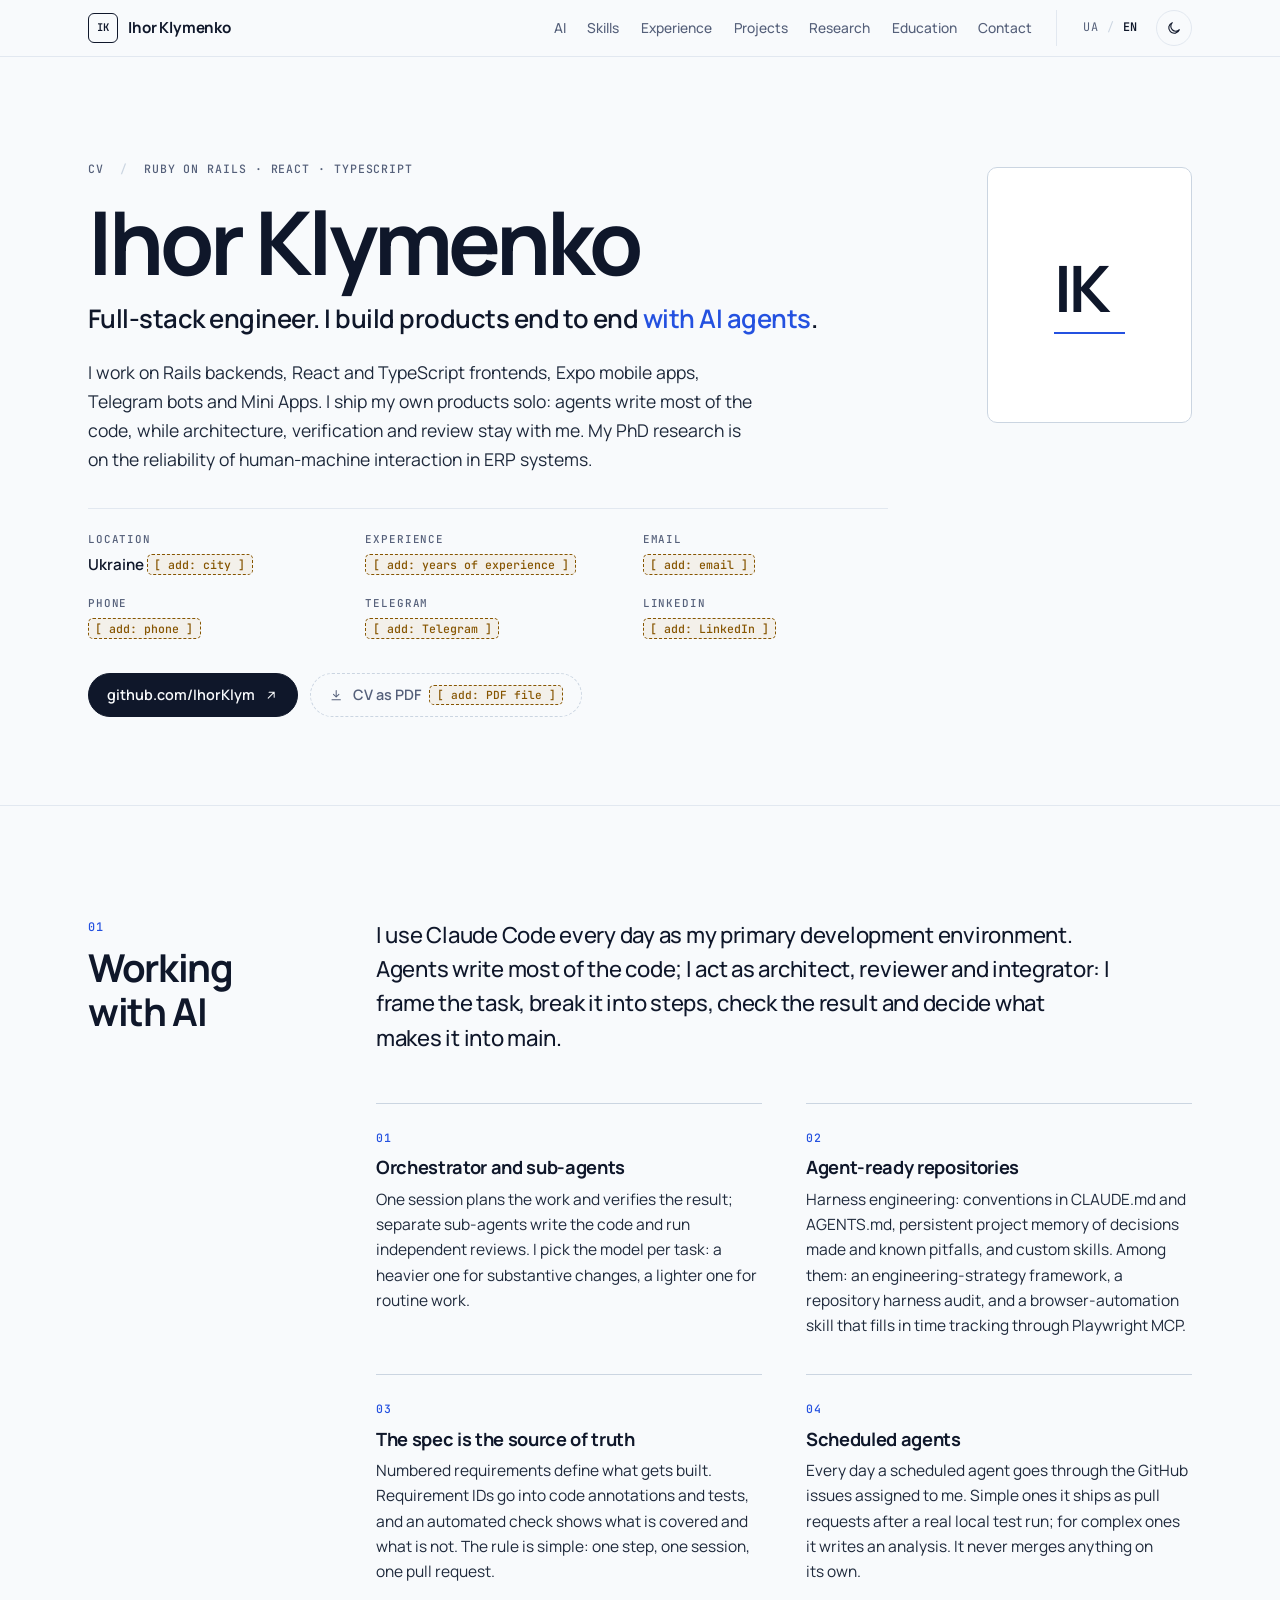
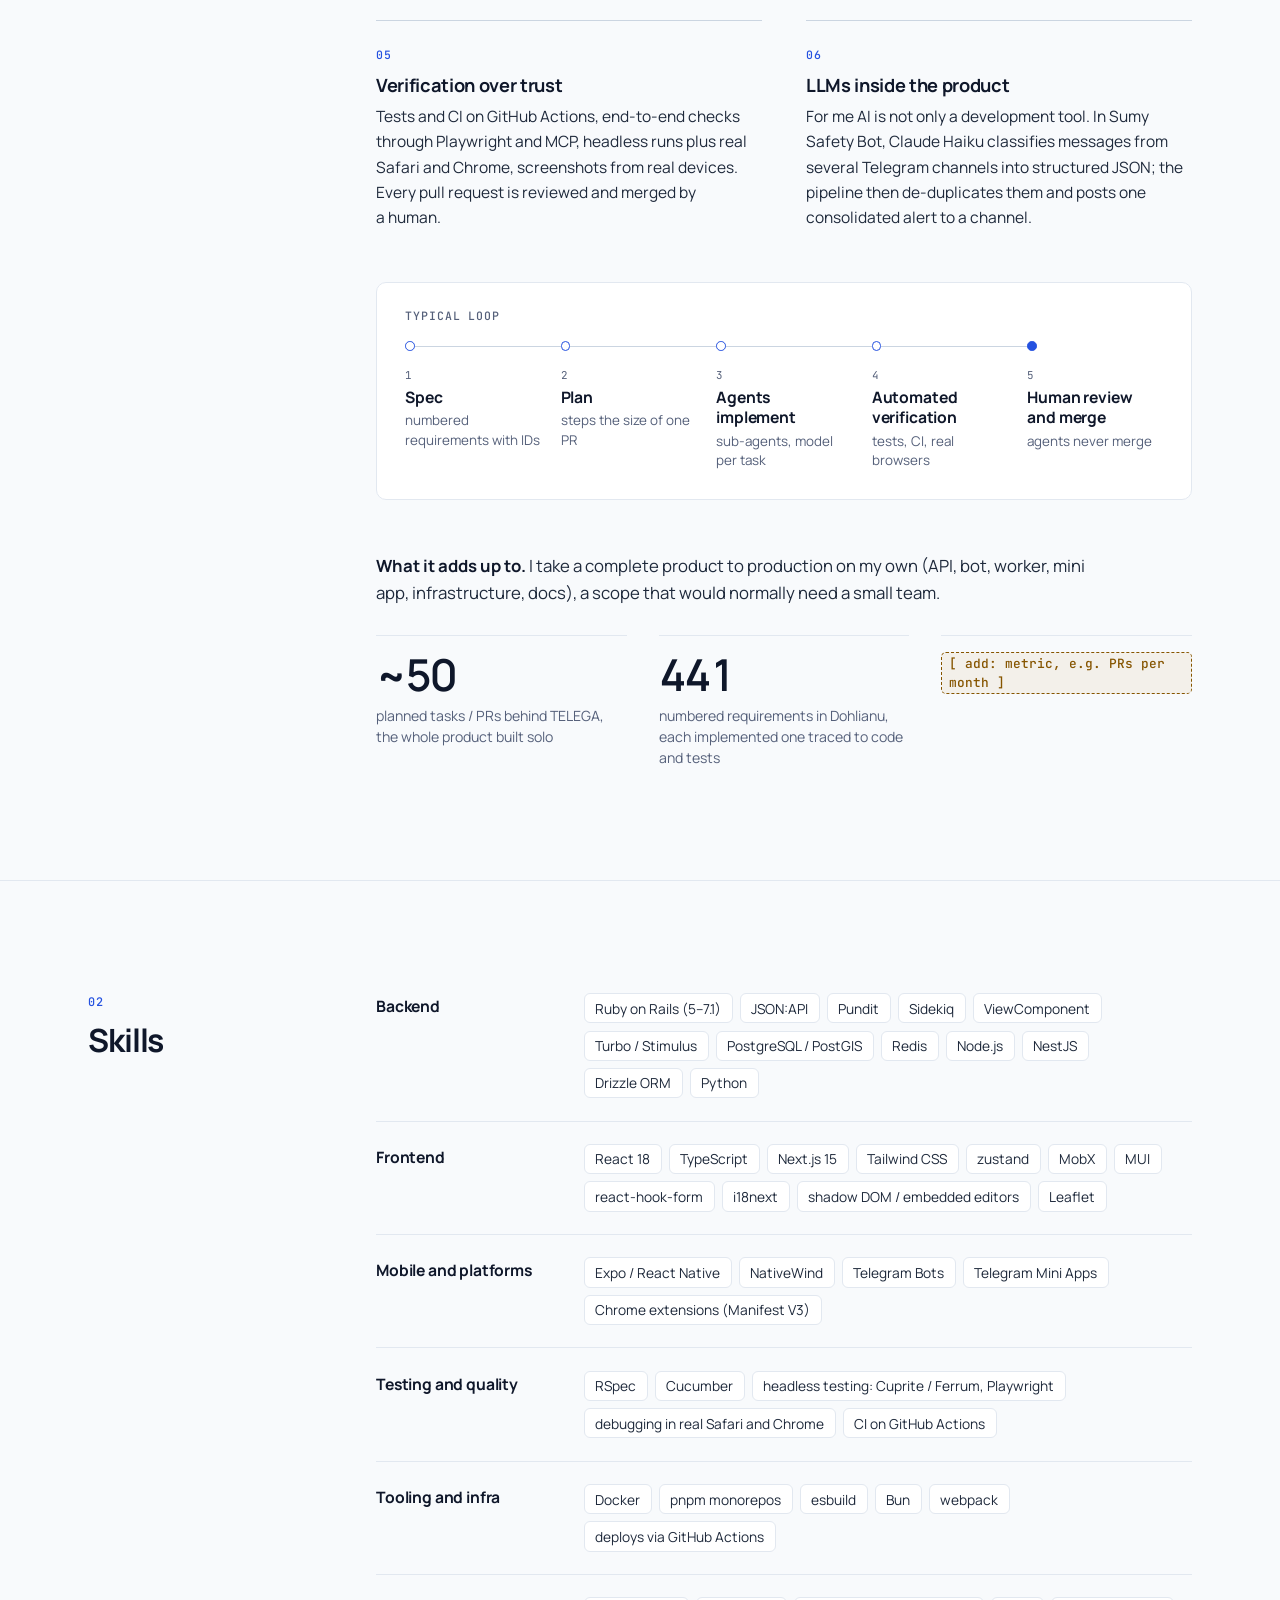
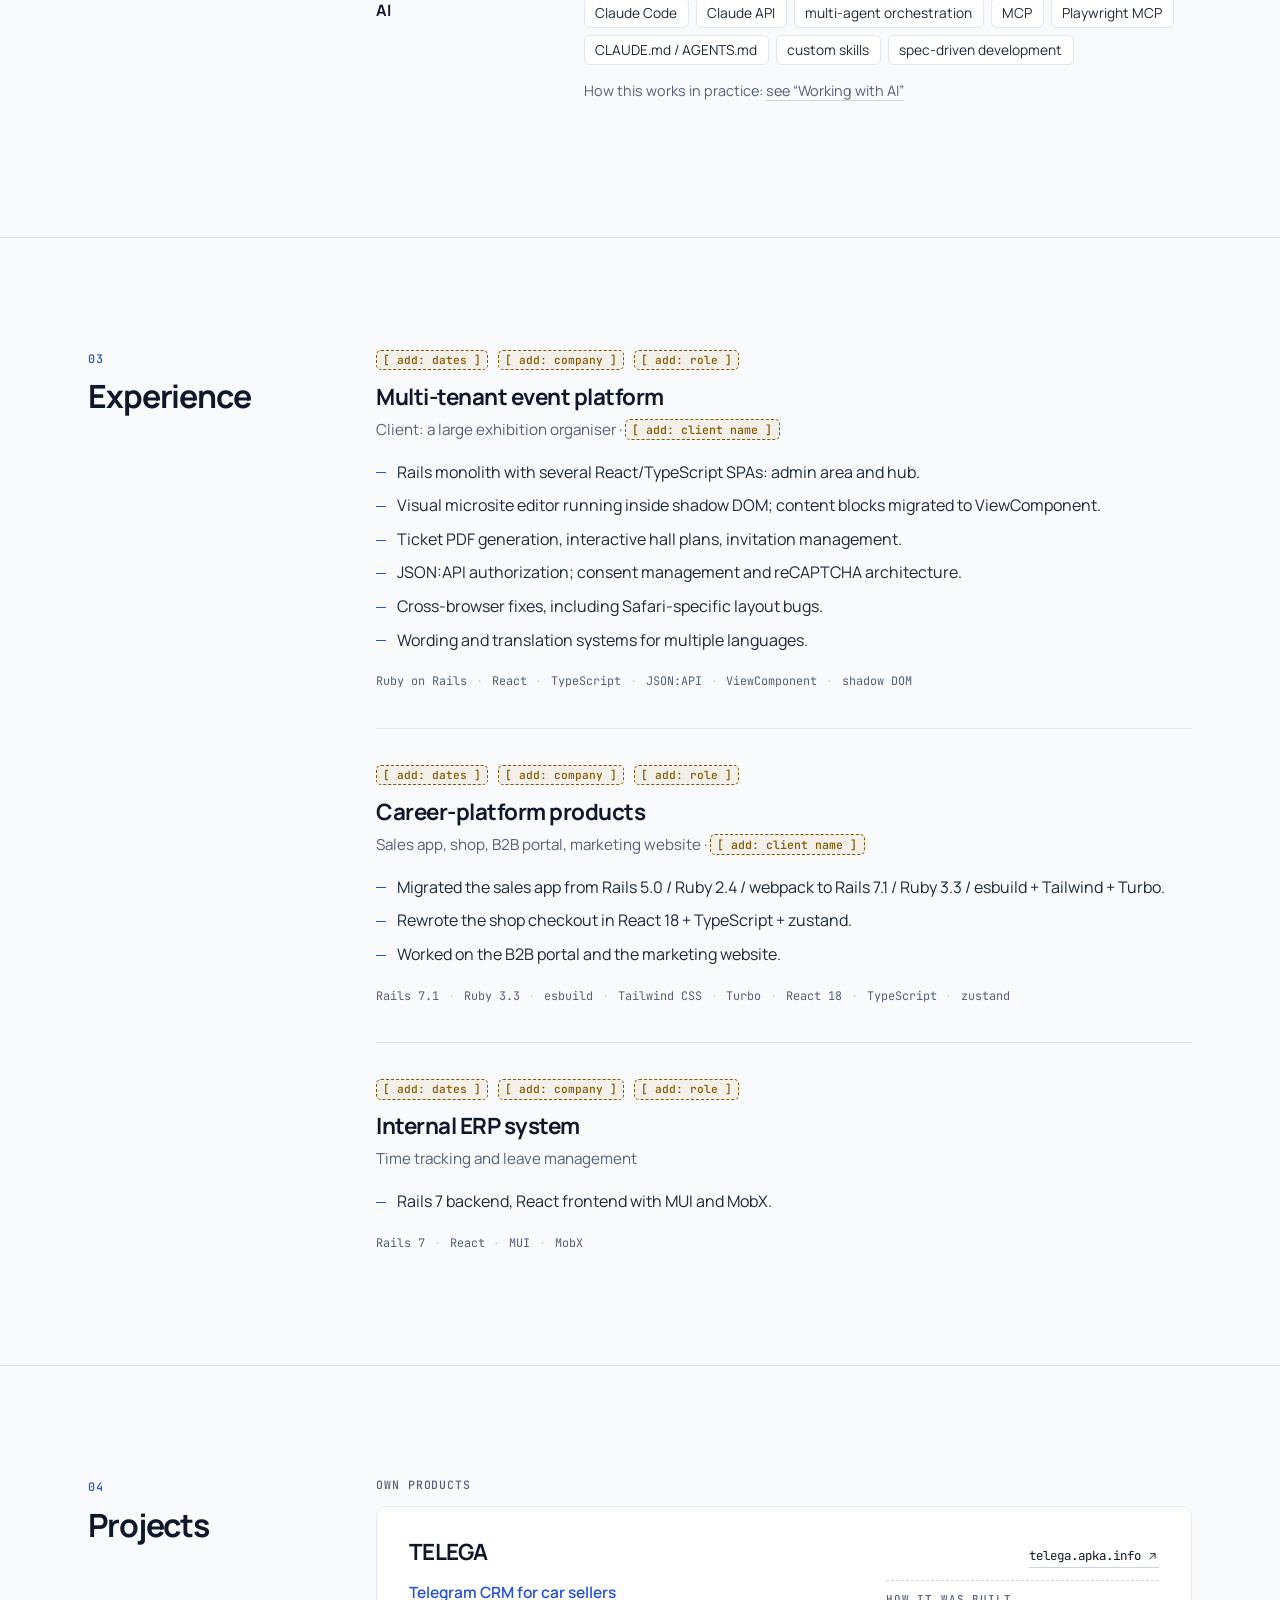
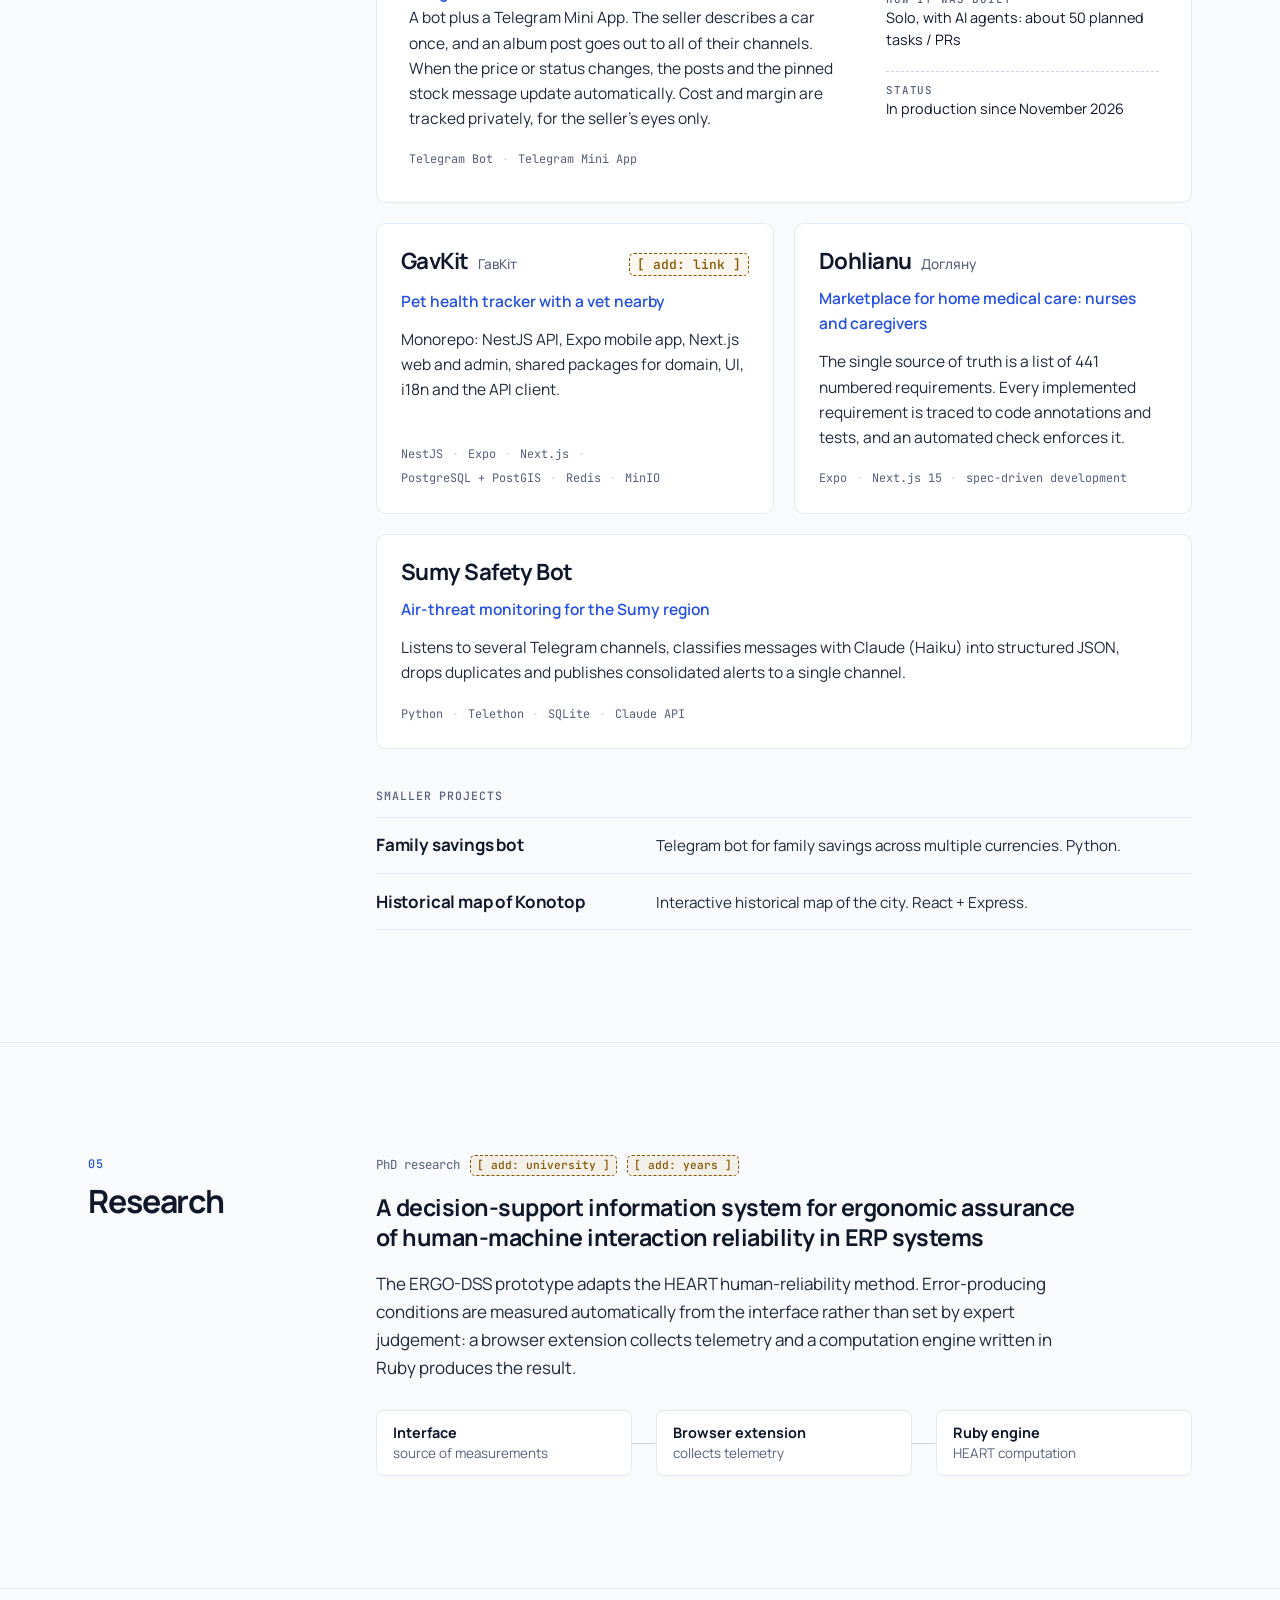
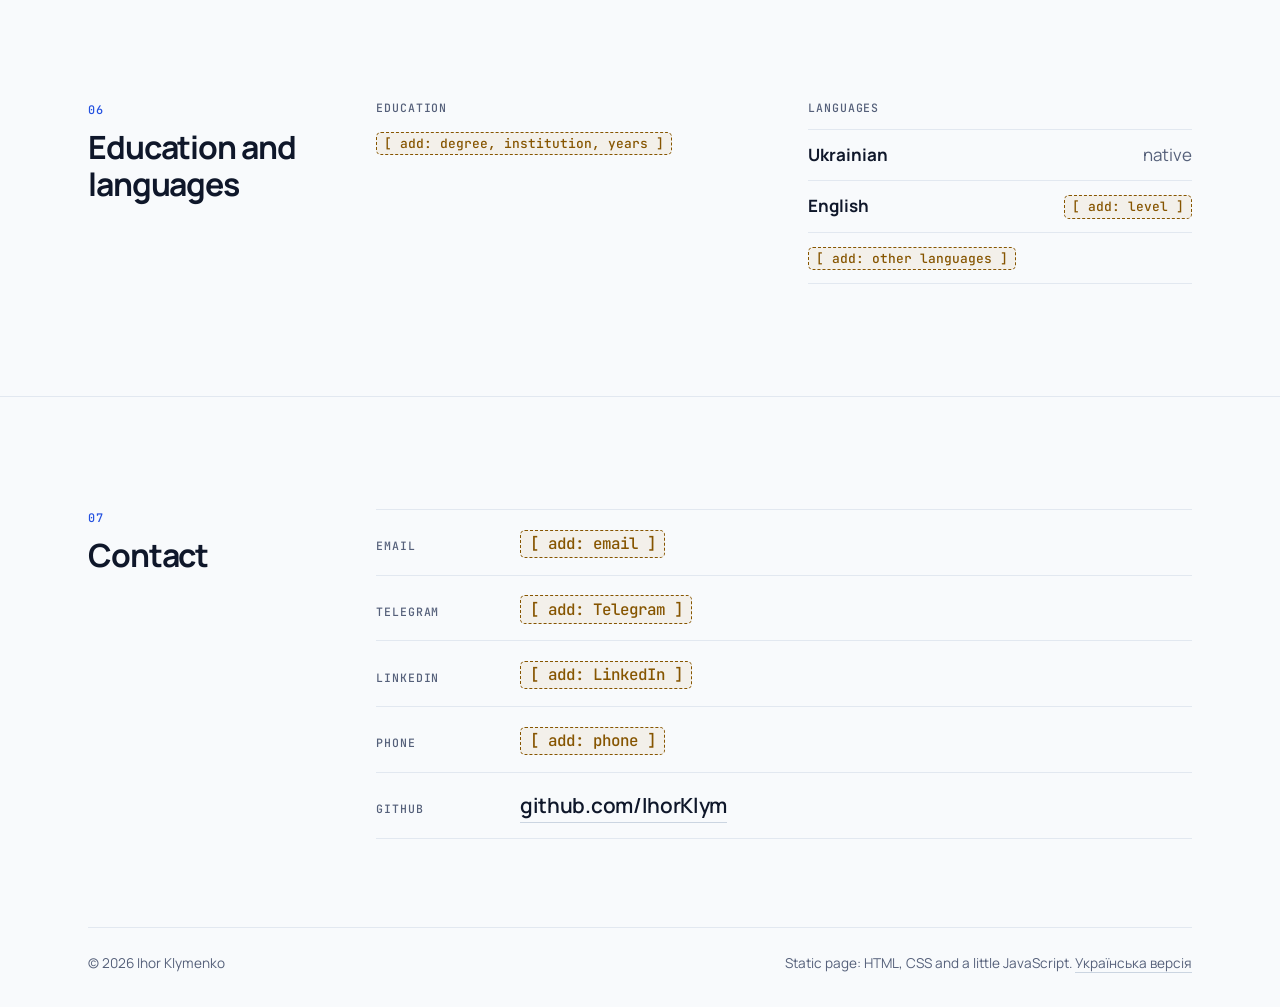
==== commit 9ff5a6c9: "Switch palette to cool slate with blue accent Co-Authored-By: Claude Fable 5.2 <noreply@anthropic.co" ====
--- a/en/index.html
+++ b/en/index.html
@@ -12,8 +12,8 @@
   <link rel="alternate" hreflang="x-default" href="https://ihorklym.github.io/cv/">
 
   <meta name="color-scheme" content="light dark">
-  <meta name="theme-color" content="#f7f6f2" media="(prefers-color-scheme: light)">
-  <meta name="theme-color" content="#111316" media="(prefers-color-scheme: dark)">
+  <meta name="theme-color" content="#f8fafc" media="(prefers-color-scheme: light)">
+  <meta name="theme-color" content="#0b0f17" media="(prefers-color-scheme: dark)">
 
   <meta property="og:type" content="profile">
   <meta property="og:site_name" content="Ihor Klymenko · CV">
--- a/assets/style.css
+++ b/assets/style.css
@@ -9,15 +9,15 @@
    --------------------------------------------------------------- */
 
 :root {
-  --bg: #f7f6f2;
-  --surface: #fdfcf9;
-  --fg: #16181b;
-  --fg-soft: #33373d;
-  --muted: #5d626b;
-  --rule: #e2e0d8;
-  --rule-strong: #c8c5bb;
-  --accent: #1b675a;
-  --accent-wash: rgba(27, 103, 90, 0.08);
+  --bg: #f8fafc;
+  --surface: #ffffff;
+  --fg: #0f172a;
+  --fg-soft: #1e293b;
+  --muted: #55607a;
+  --rule: #e2e8f0;
+  --rule-strong: #cbd5e1;
+  --accent: #2451e0;
+  --accent-wash: rgba(36, 81, 224, 0.08);
   --todo: #865500;
   --todo-wash: rgba(176, 118, 0, 0.07);
   --shadow: 0 1px 2px rgba(20, 22, 25, 0.04), 0 10px 28px -16px rgba(20, 22, 25, 0.18);
@@ -36,15 +36,15 @@
 
 @media (prefers-color-scheme: dark) {
   :root:not([data-theme="light"]) {
-    --bg: #111316;
-    --surface: #16191d;
-    --fg: #ecebe6;
-    --fg-soft: #c8cace;
-    --muted: #999ea7;
-    --rule: #262a30;
-    --rule-strong: #3b4048;
-    --accent: #7cc6b2;
-    --accent-wash: rgba(124, 198, 178, 0.09);
+    --bg: #0b0f17;
+    --surface: #111722;
+    --fg: #e6eaf2;
+    --fg-soft: #c3cad8;
+    --muted: #8f9bb0;
+    --rule: #1e2633;
+    --rule-strong: #333e50;
+    --accent: #7aa2ff;
+    --accent-wash: rgba(122, 162, 255, 0.09);
     --todo: #e0b45e;
     --todo-wash: rgba(224, 180, 94, 0.08);
     --shadow: 0 1px 2px rgba(0, 0, 0, 0.3), 0 12px 32px -16px rgba(0, 0, 0, 0.7);
@@ -53,15 +53,15 @@
 }
 
 :root[data-theme="dark"] {
-  --bg: #111316;
-  --surface: #16191d;
-  --fg: #ecebe6;
-  --fg-soft: #c8cace;
-  --muted: #999ea7;
-  --rule: #262a30;
-  --rule-strong: #3b4048;
-  --accent: #7cc6b2;
-  --accent-wash: rgba(124, 198, 178, 0.09);
+  --bg: #0b0f17;
+  --surface: #111722;
+  --fg: #e6eaf2;
+  --fg-soft: #c3cad8;
+  --muted: #8f9bb0;
+  --rule: #1e2633;
+  --rule-strong: #333e50;
+  --accent: #7aa2ff;
+  --accent-wash: rgba(122, 162, 255, 0.09);
   --todo: #e0b45e;
   --todo-wash: rgba(224, 180, 94, 0.08);
   --shadow: 0 1px 2px rgba(0, 0, 0, 0.3), 0 12px 32px -16px rgba(0, 0, 0, 0.7);
@@ -1611,7 +1611,7 @@
     --muted: #555;
     --rule: #d9d9d9;
     --rule-strong: #b5b5b5;
-    --accent: #1b675a;
+    --accent: #2451e0;
     color-scheme: light;
   }
 
